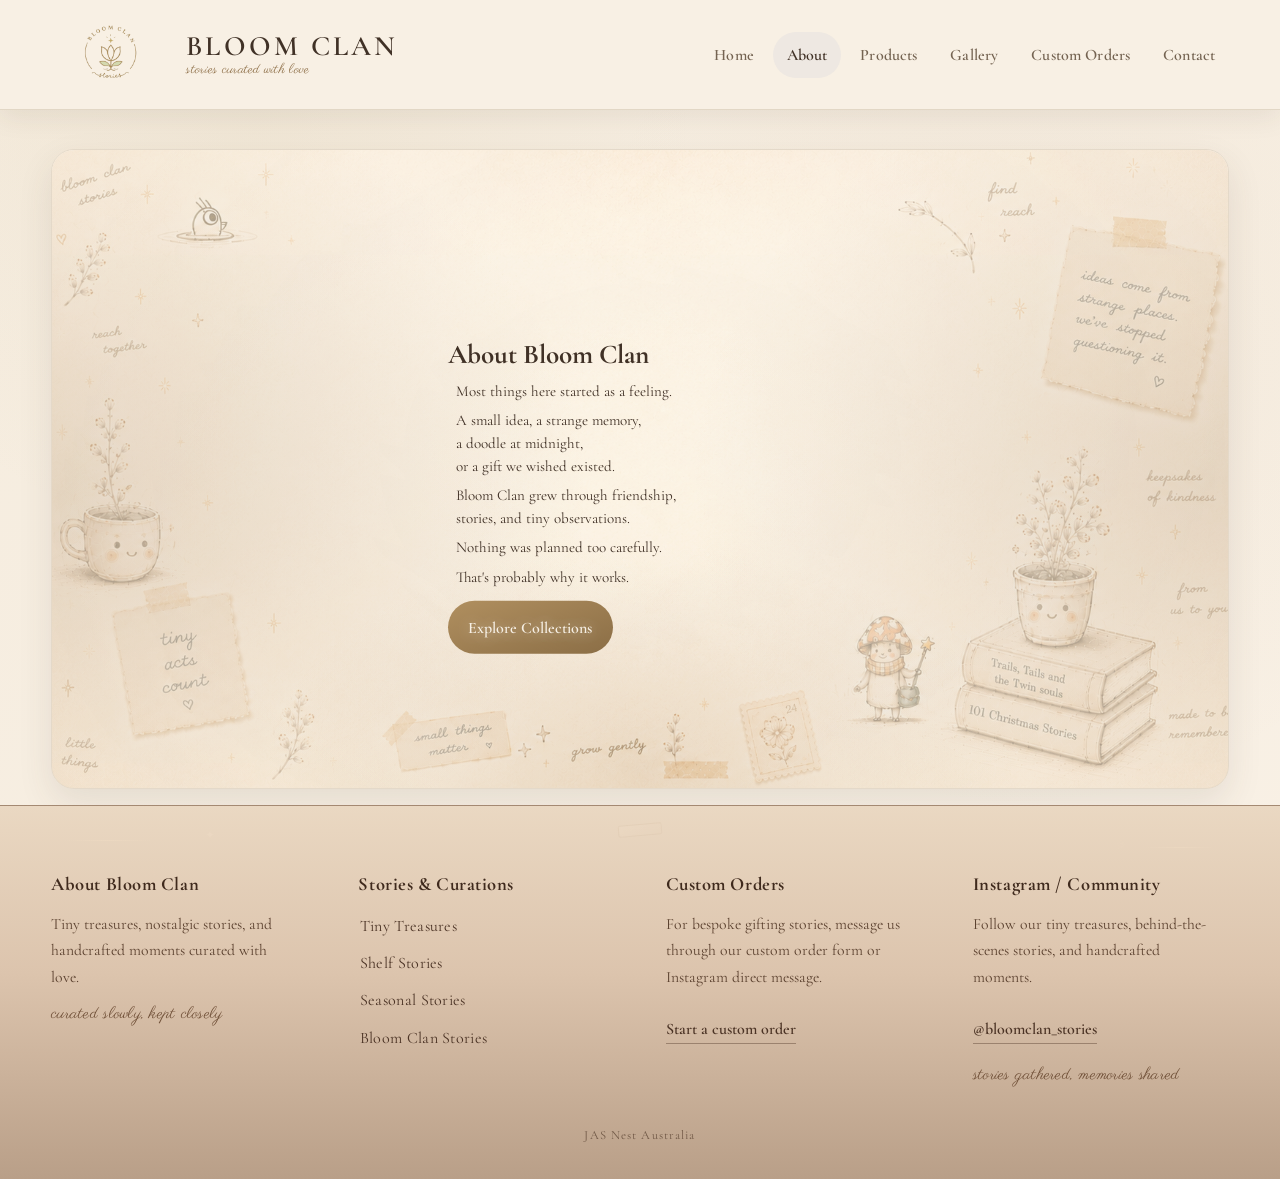
==== about.html @ 91849fea "Refine About page editorial layout" ====
<!DOCTYPE html>
<html lang="en">
<head>
  <meta charset="UTF-8" />
  <meta name="viewport" content="width=device-width, initial-scale=1.0" />
  <title>About | Bloom Clan</title>
  <link rel="stylesheet" href="styles.css" />
</head>
<body class="page-about">
  <main class="container">
    <section class="about-editorial about-editorial--full">
      <div class="about-reading-panel">
        <h1>About Bloom Clan</h1>
        <div class="about-copy">
          <p>Most things here started as a feeling.</p>
          <p>A small idea, a strange memory,<br />a doodle at midnight,<br />or a gift we wished existed.</p>
          <p>Bloom Clan grew through friendship,<br />stories, and tiny observations.</p>
          <p>Nothing was planned too carefully.</p>
          <p>That's probably why it works.</p>
        </div>
        <div class="about-action" id="aboutCta"></div>
      </div>
    </section>
  </main>
  <script src="components.js"></script>
  <script>document.getElementById('aboutCta').innerHTML = CTAButton('Explore Collections', 'products.html');</script>
</body>
</html>
---- styles.css ----
@import url("https://fonts.googleapis.com/css2?family=Cormorant+Garamond:wght@500;600;700&family=Parisienne&display=swap");

:root {
  --ivory: #f5ecde;
  --warm-ivory: #f9f1e6;
  --sage: #ab8f73;
  --sage-deep: #7e5f47;
  --beige: #dec8ae;
  --muted-gold: #a7834f;
  --ink: #403126;
  --muted-ink: #7d6c59;
  --surface: #f6eddf;
  --border: #ddcfba;
  --radius: 20px;
  --shadow: 0 14px 35px rgba(65, 56, 47, 0.1);
}

* { box-sizing: border-box; }
body {
  margin: 0;
  font-family: "Cormorant Garamond", "Times New Roman", serif;
  color: var(--ink);
  line-height: 1.75;
  background:
    radial-gradient(circle at 20% 10%, rgba(181, 154, 99, 0.08), transparent 30%),
    radial-gradient(circle at 80% 30%, rgba(186, 151, 117, 0.08), transparent 35%),
    linear-gradient(145deg, var(--ivory), var(--warm-ivory));
}
img { max-width: 100%; display: block; }
a { color: inherit; text-decoration: none; }

.container { width: min(1320px, 92%); margin: 0 auto; }

.site-header {
  position: sticky;
  top: 0;
  z-index: 20;
  backdrop-filter: blur(12px);
  background: color-mix(in oklab, var(--warm-ivory) 90%, #f0e3d2);
  border-bottom: 1px solid color-mix(in oklab, var(--border) 84%, #ffffff);
  box-shadow: 0 8px 24px rgba(61, 49, 37, 0.08);
}
.header-inner {
  display: flex;
  align-items: center;
  justify-content: space-between;
  gap: clamp(0.9rem, 1.8vw, 2rem);
  padding: 0.85rem 0;
  min-height: 84px;
}
.brand {
  display: inline-flex;
  align-items: center;
  gap: clamp(0.55rem, 1.6vw, 0.95rem);
  flex-shrink: 0;
}

.brand-logo-wrap {
  height: 68px;
  width: auto;
  overflow: hidden;
  display: inline-flex;
  align-items: center;
  justify-content: flex-start;
  flex-shrink: 0;
}
.brand-logo {
  height: 100%;
  width: auto;
  object-fit: contain;
}
.brand-logo-fallback {
  width: 100%;
  height: 100%;
  align-items: center;
  justify-content: center;
  padding: 0.2rem;
  text-align: center;
  font-size: clamp(0.4rem, 0.55rem + 0.1vw, 0.5rem);
  line-height: 1.1;
  letter-spacing: 0.03em;
  font-weight: 700;
  color: var(--sage-deep);
}
.brand-text-wrap {
  display: grid;
  align-items: center;
  line-height: 1.05;
}
.brand-name {
  font-family: "Cormorant Garamond", "Times New Roman", serif;
  font-size: clamp(1.26rem, 1.38rem + 0.46vw, 1.86rem);
  letter-spacing: 0.11em;
  text-transform: uppercase;
  font-weight: 600;
}
.brand-tagline {
  font-family: "Parisienne", "Brush Script MT", cursive;
  font-size: clamp(0.74rem, 0.77rem + 0.22vw, 0.94rem);
  letter-spacing: 0.02em;
  color: color-mix(in oklab, var(--muted-gold) 74%, var(--ink));
  text-transform: none;
  font-weight: 500;
  margin-top: 0.1rem;
}

.menu-toggle {
  display: none;
  border: 1px solid color-mix(in oklab, var(--border) 85%, #f7e8d3);
  background: linear-gradient(160deg, #fbf2e6, #f3e5d2);
  color: color-mix(in oklab, var(--ink) 86%, #6a4f38);
  padding: 0.46rem 0.66rem;
  border-radius: 999px;
  font-size: 0.79rem;
  letter-spacing: 0.02em;
  font-weight: 600;
  white-space: nowrap;
  box-shadow: 0 5px 12px rgba(99, 74, 50, 0.09);
}
.nav-links { display: flex; gap: 0.35rem; align-items: center; }
.nav-links a {
  padding: 0.55rem 0.85rem;
  border-radius: 999px;
  color: color-mix(in oklab, var(--muted-ink) 86%, var(--ink));
  font-weight: 600;
  letter-spacing: 0.01em;
  transition: color 220ms ease, background-color 220ms ease, transform 220ms ease, box-shadow 220ms ease;
}
.nav-links a:hover,
.nav-links a:focus-visible {
  color: var(--ink);
  background: color-mix(in oklab, var(--beige) 42%, white);
  box-shadow: 0 5px 14px rgba(120, 99, 72, 0.12);
  transform: translateY(-1px);
}
.nav-links a.active {
  color: var(--ink);
  background: color-mix(in oklab, var(--sage) 20%, white);
}

main { padding: 5.6rem 0 4.2rem; }
.hero {
  background: linear-gradient(125deg, #f4e9d8, #ebdcc6 58%, #e1ccb1);
  border: 1px solid var(--border);
  border-radius: var(--radius);
  overflow: hidden;
  box-shadow: var(--shadow);
}
.hero-inner { display: grid; grid-template-columns: 1.08fr 0.92fr; gap: clamp(1.6rem, 2.6vw, 2.5rem); align-items: center; padding: clamp(1.7rem, 3.2vw, 2.7rem); min-height: clamp(380px, 49vh, 520px); }
.hero-inner > img { width: 100%; max-height: clamp(300px, 44vh, 460px); object-fit: contain; object-position: center; border-radius: 16px; background: rgba(255,255,255,0.28); padding: clamp(0.35rem, 0.75vw, 0.6rem); }
.hero h1 {
  color: color-mix(in oklab, var(--ink) 90%, #5a4433);
  font-family: "Cormorant Garamond", "Times New Roman", serif;
  font-weight: 600;
  line-height: 1.05;
  letter-spacing: 0.02em;
  font-size: clamp(2.1rem, 3.65vw, 3.35rem);
  margin: 0;
}
.lead { color: var(--muted-ink); font-size: clamp(1rem, 1.25vw, 1.16rem); max-width: 52ch; margin-bottom: 0.2rem; }
.storyline-note {
  position: relative;
  display: inline-block;
  margin-top: 0.35rem;
  padding-bottom: 0.38rem;
  color: #7c5d45;
  font-family: "Parisienne", "Brush Script MT", cursive;
  font-size: clamp(0.88rem, 1.1vw, 1rem);
  letter-spacing: 0.02em;
}
.storyline-note::after {
  content: "";
  position: absolute;
  left: 0;
  bottom: 0.06rem;
  width: 100%;
  height: 1.5px;
  border-radius: 999px;
  transform-origin: left center;
  transform: scaleX(0);
  background: linear-gradient(90deg, rgba(170, 130, 91, 0.5), rgba(127, 94, 69, 0.8), rgba(183, 145, 106, 0.45));
  animation: lineReveal 5s ease forwards, softTwinkle 5s ease-in-out 1.2s infinite;
}
@keyframes lineReveal {
  from { transform: scaleX(0); }
  to { transform: scaleX(1); }
}
@keyframes softTwinkle {
  0%, 100% { filter: brightness(1); opacity: 0.72; }
  50% { filter: brightness(1.08); opacity: 0.95; }
}

.section-title { text-align: center; margin: 5.5rem 0 2.4rem; }
.section-title h2 { font-family: Georgia, serif; margin: 0; font-size: clamp(2.1rem, 4.1vw, 3.35rem); line-height: 1.12; }
.section-title p { margin: 0.7rem auto 0; color: var(--muted-ink); max-width: 70ch; font-size: clamp(1rem, 1.45vw, 1.2rem); }

.cta-btn {
  display: inline-block;
  background: linear-gradient(160deg, #b08f5f, #8b6e46);
  color: #f6efe4;
  padding: 0.94rem 1.48rem;
  border-radius: 999px;
  font-weight: 600;
  border: none;
  transition: transform 220ms ease, box-shadow 220ms ease, filter 220ms ease;
}
.cta-btn:hover,
.cta-btn:focus-visible { transform: translateY(-2px); box-shadow: 0 10px 24px rgba(181, 154, 99, 0.3); filter: saturate(110%); }

.card-grid { display: grid; grid-template-columns: repeat(3, minmax(0, 1fr)); gap: clamp(1.35rem, 2vw, 2.2rem); }
.product-card {
  background: color-mix(in oklab, var(--surface) 90%, var(--warm-ivory));
  border: 1px solid var(--border);
  border-radius: var(--radius);
  overflow: hidden;
  box-shadow: var(--shadow);
  transition: transform 260ms ease, box-shadow 260ms ease;
  height: 100%;
}
.product-card:hover { transform: translateY(-5px); box-shadow: 0 16px 34px rgba(65, 56, 47, 0.14); }
.product-card img { width: 100%; aspect-ratio: 4 / 3; object-fit: contain; object-position: center; background: color-mix(in oklab, var(--warm-ivory) 94%, white); padding: 0.5rem; }
.product-card .content { padding: 1.5rem 1.5rem 1.35rem; }
.product-card h3 { margin: 0 0 0.5rem; font-family: Georgia, serif; font-size: clamp(1.28rem, 2vw, 1.6rem); line-height: 1.25; }
.price { color: var(--sage-deep); font-weight: 700; font-size: 1.05rem; }

.gallery-grid { display: grid; grid-template-columns: repeat(2, minmax(0, 1fr)); gap: 1.1rem; }
.gallery-grid img { border-radius: 14px; aspect-ratio: 1; object-fit: contain; object-position: center; background: color-mix(in oklab, var(--warm-ivory) 94%, white); padding: 0.35rem; border: 1px solid var(--border); transition: transform 220ms ease; }
.gallery-grid img:hover { transform: scale(1.02); }

.copy, .form-card {
  background: color-mix(in oklab, var(--surface) 90%, var(--warm-ivory));
  padding: clamp(1.35rem, 2vw, 2rem);
  border-radius: var(--radius);
  border: 1px solid var(--border);
  box-shadow: var(--shadow);
}
form { display: grid; gap: 1rem; }
label { font-weight: 600; font-size: 0.98rem; }
input, textarea, select {
  width: 100%;
  padding: 0.8rem;
  margin-top: 0.35rem;
  border: 1px solid #dacdbd;
  border-radius: 10px;
  font: inherit;
  background: #fff;
}
textarea { min-height: 130px; resize: vertical; }

.site-footer {
  position: relative;
  overflow: hidden;
  background:
    linear-gradient(180deg, #ead8c2 0%, #dcc4ad 45%, #b99f88 100%),
    radial-gradient(120% 86% at 14% 6%, rgba(252, 241, 225, 0.24), transparent 58%),
    radial-gradient(118% 94% at 86% 96%, rgba(162, 129, 99, 0.16), transparent 66%),
    repeating-linear-gradient(44deg, rgba(255, 250, 241, 0.025) 0 2px, rgba(92, 67, 47, 0.015) 2px 4px);
  color: #5b412f;
  padding: 3.9rem 0 2rem;
  border-top: 1px solid rgba(104, 73, 50, 0.26);
}
.footer-paper-grain {
  position: absolute;
  inset: 0;
  pointer-events: none;
  background:
    radial-gradient(circle at 12% 18%, rgba(244, 226, 202, 0.08) 0 1px, transparent 2px),
    radial-gradient(circle at 88% 72%, rgba(244, 226, 202, 0.06) 0 1px, transparent 2px);
  opacity: 0.55;
}
.footer-shell { position: relative; z-index: 1; }
.footer-grid {
  display: grid;
  grid-template-columns: repeat(4, minmax(0, 1fr));
  gap: clamp(2rem, 4vw, 4rem);
  align-items: start;
}
.footer-block { position: relative; margin: 0; align-self: start; }
.footer-heading {
  margin: 0 0 0.7rem;
  color: #3f2a1d;
  font-size: clamp(1.12rem, 1.45vw, 1.26rem);
  letter-spacing: 0.03em;
}
.footer-body {
  margin: 0;
  color: #5b412f;
  line-height: 1.68;
  font-size: clamp(0.98rem, 1.1vw, 1.04rem);
  max-width: 34ch;
}
.footer-script {
  margin: 0.5rem 0 0;
  font-family: "Parisienne", "Brush Script MT", cursive;
  color: #6f4f37;
  font-size: clamp(1.08rem, 1.35vw, 1.16rem);
  letter-spacing: 0.015em;
}
.footer-editorial {
  display: grid;
  justify-items: start;
  gap: 0.58rem;
}
.footer-editorial a {
  font-size: clamp(1rem, 1.1vw, 1.06rem);
  color: #4b3325;
  letter-spacing: 0.02em;
  padding-left: 0.08rem;
  transition: color .22s ease, transform .22s ease, text-shadow .22s ease;
}
.footer-editorial a:hover,
.footer-editorial a:focus-visible {
  color: #3f2a1d;
  transform: translateX(2px);
  text-shadow: 0 2px 10px rgba(74, 45, 28, 0.14);
}
.footer-inline-link {
  display: inline-flex;
  margin-top: 0.5rem;
  color: #4b3325;
  border-bottom: 1px solid rgba(75, 51, 37, 0.4);
  transition: border-color .2s ease, color .2s ease;
}
.footer-inline-link:hover,
.footer-inline-link:focus-visible {
  color: #3f2a1d;
  border-color: rgba(63, 42, 29, 0.65);
}

.footer-inline-link--key {
  font-weight: 600;
  color: #4b3325;
  text-shadow: none;
}
.footer-divider {
  width: min(220px, 70%);
  height: 1px;
  margin: 1rem 0;
  background: linear-gradient(90deg, rgba(255, 238, 215, 0), rgba(255, 238, 215, 0.56), rgba(255, 238, 215, 0));
}
.footer-copyright {
  margin: 2.2rem 0 0;
  text-align: center;
  font-size: 0.78rem;
  letter-spacing: 0.09em;
  color: #6f5745;
}
.footer-decor {
  position: absolute;
  inset: 0;
  pointer-events: none;
  color: rgba(252, 233, 210, 0.14);
  font-size: 0.78rem;
}
.decor-star { position: absolute; top: 1.2rem; left: 16%; }
.decor-mushroom { position: absolute; right: 12%; top: 1.8rem; font-size: 0.72rem; opacity: 0.22; }
.decor-line {
  position: absolute;
  height: 1px;
  background: linear-gradient(90deg, transparent, rgba(249, 228, 201, 0.24), transparent);
}
.decor-line--left { top: 2.15rem; left: 5%; width: 88px; }
.decor-line--right { top: 2.6rem; right: 5%; width: 72px; }
.decor-tape {
  filter: saturate(0.88);
  position: absolute;
  top: 1.14rem;
  left: calc(50% - 22px);
  width: 44px;
  height: 12px;
  background: linear-gradient(150deg, rgba(245, 227, 205, 0.22), rgba(235, 205, 174, 0.22));
  border: 1px solid rgba(191, 158, 127, 0.2);
  border-radius: 2px;
  transform: rotate(-5deg);
  opacity: 0.55;
}

.emotion-section {
  margin-top: clamp(2rem, 3.2vw, 2.9rem);
  padding: clamp(1.25rem, 2vw, 1.9rem);
  border-radius: calc(var(--radius) + 2px);
  border: 1px solid color-mix(in oklab, var(--border) 80%, #fff);
}
.emotion-section--one { background: linear-gradient(160deg, #f7eddf, #f3e8d8); }
.emotion-section--two { background: linear-gradient(160deg, #f2e5d5, #efe0cf); scroll-margin-top: 8.8rem; }
.emotion-section--three { background: linear-gradient(160deg, #f4ebdd, #f0e2d1); }

.emotion-heading { max-width: 52ch; margin-bottom: 1rem; }
.emotion-heading h2 {
  margin: 0;
  font-size: clamp(2rem, 3.5vw, 3rem);
  line-height: 1.12;
}
.emotion-heading p {
  margin: 0.55rem 0 0;
  color: var(--muted-ink);
  font-size: clamp(1.05rem, 1.4vw, 1.2rem);
}

.emotion-layout { display: grid; gap: 0.7rem; align-items: stretch; }
.emotion-layout--one { grid-template-columns: 1.05fr 1.2fr 1fr; }
.emotion-layout--one .emotion-note { grid-row: span 2; margin-top: 0; }
.emotion-layout--one .emotion-image.large { grid-row: span 2; }

.emotion-layout--two { grid-template-columns: 1fr 1fr 1.02fr; }
.emotion-layout--two .emotion-note { grid-column: span 2; }
.emotion-layout--two .emotion-image.tall { grid-row: span 2; }

.emotion-layout--three { grid-template-columns: 1.16fr 0.95fr 1fr; }

.emotion-image,
.emotion-note {
  border-radius: 16px;
  border: 1px solid color-mix(in oklab, var(--border) 72%, #fff);
  background: color-mix(in oklab, var(--warm-ivory) 92%, #fff);
  box-shadow: 0 10px 24px rgba(65, 56, 47, 0.08);
}
.emotion-image img {
  width: 100%;
  height: 100%;
  object-fit: contain;
  background: color-mix(in oklab, var(--warm-ivory) 95%, #fff);
  border-radius: 16px;
  padding: 0.5rem;
  min-height: 200px;
}
.emotion-note {
  padding: clamp(1.2rem, 2.6vw, 2rem);
  display: flex;
  align-items: center;
}
.emotion-note p {
  margin: 0;
  font-size: clamp(1.1rem, 1.5vw, 1.32rem);
  line-height: 1.7;
  color: color-mix(in oklab, var(--ink) 85%, var(--muted-ink));
}

.about-editorial {
  margin-top: clamp(3.8rem, 6vw, 6.2rem);
  padding: clamp(1.6rem, 3vw, 2.8rem);
  background: linear-gradient(150deg, rgba(249, 240, 228, 0.96), rgba(243, 230, 212, 0.94));
  border: 1px solid color-mix(in oklab, var(--border) 78%, #fff);
  border-radius: calc(var(--radius) + 3px);
  box-shadow: var(--shadow);
}
.about-editorial h2 {
  margin: 0 0 1.3rem;
  font-size: clamp(2rem, 3.6vw, 3rem);
  line-height: 1.1;
}
.about-copy {
  max-width: 62ch;
  margin: 0 auto;
  display: grid;
  grid-template-columns: 1fr;
  gap: 0.95rem;
}
.about-copy p {
  margin: 0;
  font-size: clamp(1.08rem, 1.45vw, 1.25rem);
  line-height: 1.95;
}
.about-copy p:nth-child(2) { white-space: pre-line; }
.about-action { margin-top: 2rem; padding-bottom: 0.35rem; }
.gallery-preview-section { margin: 1.2rem 0 0; }



.about-editorial--teaser .about-copy { max-width: 54ch; }
.about-editorial--full { margin-top: 0; }
.about-editorial--full h1 {
  margin: 0 0 1.3rem;
  font-size: clamp(1.87rem, 3.5vw, 2.72rem);
  line-height: 1.1;
}

.page-about main { position: relative; }
.page-about .about-editorial--full {
  position: relative;
  overflow: hidden;
  isolation: isolate;
  min-height: 510px;
  padding-bottom: clamp(3rem, 4.8vw, 4.4rem);
  background:
    linear-gradient(180deg, rgba(252, 246, 236, 0.98) 0%, rgba(245, 234, 216, 0.97) 56%, rgba(236, 220, 198, 0.96) 100%),
    radial-gradient(130% 90% at 10% 14%, rgba(244, 226, 195, 0.14) 0%, rgba(244, 226, 195, 0) 60%),
    radial-gradient(128% 94% at 90% 84%, rgba(214, 188, 155, 0.12) 0%, rgba(214, 188, 155, 0) 62%);
}
.page-about .about-reading-panel {
  position: relative;
  z-index: 1;
  width: min(100%, 66ch);
  margin: clamp(0.25rem, 0.5vw, 0.7rem) auto 0;
  padding: clamp(1.25rem, 2vw, 1.9rem) clamp(1.25rem, 2.5vw, 2.2rem) clamp(1.35rem, 2.2vw, 2rem);
  border-radius: 24px;
  background:
    linear-gradient(168deg, rgba(252, 246, 235, 0.95), rgba(246, 236, 220, 0.9)),
    radial-gradient(130% 90% at 14% 8%, rgba(255, 250, 243, 0.54), rgba(255, 250, 243, 0));
  border: 1px solid color-mix(in oklab, var(--border) 74%, #fff);
  box-shadow:
    0 18px 34px rgba(110, 74, 42, 0.08),
    inset 0 0 0 1px rgba(255, 248, 238, 0.45);
  backdrop-filter: blur(1.4px);
}
.page-about .about-editorial--full::before,
.page-about .about-editorial--full::after {
  content: "";
  position: absolute;
  inset: 0;
  pointer-events: none;
  z-index: 0;
}
.page-about .about-editorial--full::before {
  background:
    radial-gradient(62% 92% at 1% 54%, rgba(146, 109, 75, 0.22), rgba(146, 109, 75, 0) 72%),
    radial-gradient(62% 94% at 99% 52%, rgba(146, 109, 75, 0.22), rgba(146, 109, 75, 0) 72%),
    radial-gradient(42% 46% at 50% 97%, rgba(152, 117, 84, 0.18), rgba(152, 117, 84, 0) 76%),
    linear-gradient(90deg, rgba(250, 243, 232, 0.54) 32%, rgba(250, 243, 232, 0.2) 50%, rgba(250, 243, 232, 0.54) 68%),
    url("assets/images/about-bg-reference.png") 52% 56% / 104% auto no-repeat,
    radial-gradient(circle at 9% 12%, rgba(94, 71, 45, 0.09) 0 1px, transparent 1.8px),
    radial-gradient(circle at 17% 9%, rgba(94, 71, 45, 0.07) 0 1.1px, transparent 2px),
    radial-gradient(circle at 91% 14%, rgba(94, 71, 45, 0.09) 0 1.1px, transparent 2px),
    radial-gradient(circle at 83% 87%, rgba(94, 71, 45, 0.07) 0 1.1px, transparent 2px);
  opacity: 0.74;
}
.page-about .about-editorial--full::after {
  background:
    radial-gradient(56% 84% at 50% 48%, rgba(252, 248, 241, 0.16), rgba(252, 248, 241, 0.09) 72%, rgba(252, 248, 241, 0.01)),
    linear-gradient(14deg, rgba(148, 117, 88, 0.07) 10%, transparent 10.5%) 5% 20% / 68px 18px no-repeat,
    linear-gradient(-14deg, rgba(148, 117, 88, 0.07) 10%, transparent 10.5%) 84% 82% / 72px 18px no-repeat,
    radial-gradient(ellipse at 12% 86%, rgba(158, 132, 101, 0.07), transparent 68%),
    radial-gradient(ellipse at 88% 17%, rgba(158, 132, 101, 0.07), transparent 68%);
  opacity: 0.11;
}


@media (min-width: 1024px) {
  .header-inner { min-height: 88px; padding: 0.92rem 0; }
  .brand-logo-wrap { height: 80px; }
  .brand-name { font-size: clamp(1.44rem, 1.36rem + 0.5vw, 1.98rem); }
  .brand-tagline { font-size: clamp(0.78rem, 0.74rem + 0.18vw, 0.98rem); }
  main { padding-top: 5.6rem; }
  .page-about main { padding-top: 2.4rem; padding-bottom: 1rem; }
  .page-about .about-editorial--full {
    min-height: 0;
    height: clamp(560px, calc(100vh - 12.75rem), 640px);
    display: flex;
    align-items: center;
    justify-content: center;
    padding: clamp(0.9rem, 1.35vw, 1.25rem) clamp(1.2rem, 2.35vw, 2.05rem);
  }
  .page-about .about-reading-panel {
    width: min(100%, 48ch);
    margin-top: 0;
    transform: translateY(clamp(1.2rem, 3.2vh, 2.25rem));
    padding: 0;
    border-radius: 0;
    background: transparent;
    border: 0;
    box-shadow: none;
    backdrop-filter: none;
    text-shadow: 0 1px 14px rgba(252, 246, 236, 0.65);
  }
  .page-about .about-editorial--full h1 {
    margin-bottom: 0.62rem;
    font-size: clamp(1.64rem, 2.12vw, 2.05rem);
    line-height: 1.06;
  }
  .page-about .about-editorial--full .about-copy {
    max-width: 46ch;
    gap: 0.4rem;
  }
  .page-about .about-editorial--full .about-copy p {
    font-size: clamp(0.94rem, 0.98vw, 1.02rem);
    line-height: 1.52;
  }
  .page-about .about-action { margin-top: 0.82rem; padding-bottom: 0; }
  .page-about .about-action .cta-btn { padding: 0.78rem 1.28rem; }
  .page-about .about-editorial--full::before { opacity: 0.9; }
  .page-about .about-editorial--full::after { opacity: 0.09; }
}

@media (min-width: 768px) and (max-width: 1023px) {
  .header-inner { min-height: 80px; }
  .brand-logo-wrap { height: 62px; }
  .brand-name { font-size: clamp(1.12rem, 2.35vw, 1.36rem); }
  .brand-tagline { font-size: clamp(0.66rem, 1.34vw, 0.82rem); }
  main { padding: 4.5rem 0 3.4rem; }
  .hero-inner { grid-template-columns: 1fr; min-height: auto; gap: 1.8rem; padding: clamp(1.5rem, 4.2vw, 2.4rem); }
  .hero h1 { font-size: clamp(2.25rem, 5vw, 3rem); }
  .lead { font-size: clamp(1rem, 1.5vw, 1.15rem); }
  .section-title { margin: 4.2rem 0 2rem; }
  .section-title h2 { font-size: clamp(1.9rem, 3.8vw, 2.6rem); }
  .card-grid { grid-template-columns: repeat(2, minmax(0, 1fr)); gap: 1.3rem; }
  .product-card .content { padding: 1.2rem; }
  .gallery-grid { grid-template-columns: repeat(2, minmax(0, 1fr)); gap: 0.9rem; }
  .footer-grid { grid-template-columns: repeat(2, minmax(0, 1fr)); gap: clamp(1.3rem, 2.8vw, 2.15rem); }
  .footer-body { max-width: 36ch; }
  .footer-editorial { gap: 0.5rem; }
  .decor-line--left,
  .decor-line--right { width: 48px; }

  .emotion-section { margin-top: 1.9rem; padding: 1.2rem; }
  .emotion-heading h2 { font-size: clamp(1.8rem, 3.2vw, 2.3rem); }
  .emotion-heading p { font-size: 1rem; }
  .emotion-layout--one,
  .emotion-layout--two,
  .emotion-layout--three { grid-template-columns: 1fr 1fr; gap: 0.6rem; }
  .emotion-layout--one .emotion-note,
  .emotion-layout--one .emotion-image.large,
  .emotion-layout--two .emotion-note,
  .emotion-layout--two .emotion-image.tall { grid-row: auto; grid-column: span 2; }
  .emotion-note { padding: 1.1rem; }
  .emotion-note p { font-size: 1.02rem; line-height: 1.58; }
  .emotion-image img { min-height: 160px; padding: 0.4rem; }

  .about-editorial { margin-top: 3rem; padding: 1.4rem; }
  .page-about .about-editorial--full { min-height: 520px; padding-bottom: 4.1rem; }
  .page-about .about-reading-panel { width: min(100%, 62ch); padding: 1.3rem 1.15rem 1.95rem; border-radius: 20px; }
  .about-editorial--full h1 { font-size: clamp(1.95rem, 4.2vw, 2.4rem); }
  .about-copy p { font-size: 1.04rem; line-height: 1.7; }
  .page-about .about-editorial--full::before {
    background:
      url("assets/images/about-bg-reference.png") center 48% / 108% auto no-repeat,
      radial-gradient(circle at 10% 11%, rgba(94, 71, 45, 0.07) 0 1px, transparent 1.8px),
      radial-gradient(circle at 88% 15%, rgba(94, 71, 45, 0.07) 0 1px, transparent 1.8px);
    opacity: 0.38;
  }
  .page-about .about-editorial--full::after { opacity: 0.08; }
}

@media (max-width: 767px) {
  .header-inner { min-height: 72px; padding: 0.68rem 0; }
  .brand { gap: 0.5rem; }
  .brand-logo-wrap { height: 50px; }
  .brand-name { font-size: 0.98rem; letter-spacing: 0.05em; }
  .brand-tagline { font-size: 0.6rem; }
  .menu-toggle { display: block; margin-left: auto; }
  .nav-links { display: none; position: absolute; right: 4%; top: calc(100% - 6px); background: color-mix(in oklab, var(--surface) 90%, var(--warm-ivory)); border: 1px solid var(--border); border-radius: 14px; box-shadow: var(--shadow); padding: 0.5rem; flex-direction: column; align-items: stretch; width: min(300px, 92vw); }
  .nav-links.show { display: flex; }
  .storyline-note {
    font-size: 1rem;
    padding-bottom: 0.44rem;
  }
  .storyline-note::after {
    animation: none;
    transform: scaleX(1);
    opacity: 0.65;
  }

  main { padding: 3.35rem 0 2.6rem; }
  .hero-inner { grid-template-columns: 1fr; min-height: auto; gap: 1.35rem; padding: 1.25rem; }
  .hero h1 { font-size: clamp(1.78rem, 8.2vw, 2.3rem); line-height: 1.08; }
  .lead { font-size: 0.96rem; line-height: 1.48; }
  .section-title { margin: 3.1rem 0 1.35rem; }
  .section-title h2 { font-size: clamp(1.65rem, 7vw, 2rem); }
  .section-title p { font-size: 0.92rem; line-height: 1.45; }

  .card-grid { grid-template-columns: 1fr; gap: 1rem; }
  .product-card img { aspect-ratio: 5 / 4; padding: 0.3rem; }
  .product-card .content { padding: 1rem; }
  .product-card h3 { font-size: 1.16rem; }

  .emotion-section { margin-top: 1.2rem; padding: 1rem; }
  .emotion-heading { margin-bottom: 0.75rem; }
  .emotion-heading h2 { font-size: clamp(1.5rem, 6.5vw, 1.9rem); }
  .emotion-heading p { font-size: 0.9rem; line-height: 1.4; }
  .emotion-layout--one,
  .emotion-layout--two,
  .emotion-layout--three,
  .about-copy { grid-template-columns: 1fr; gap: 0.55rem; }
  .emotion-layout--one .emotion-note,
  .emotion-layout--one .emotion-image.large,
  .emotion-layout--two .emotion-note,
  .emotion-layout--two .emotion-image.tall { grid-column: auto; grid-row: auto; }
  .emotion-note { padding: 0.9rem; }
  .emotion-note p { font-size: 0.96rem; line-height: 1.46; }
  .emotion-image img { min-height: 132px; padding: 0.25rem; }

  .about-editorial { margin-top: 2.2rem; padding: 1.1rem 1rem; }
  .about-editorial--full { margin-top: 0.8rem; }
  .page-about .about-editorial--full { min-height: 470px; padding-bottom: 3.45rem; }
  .page-about .about-reading-panel {
    width: min(100%, 38ch);
    margin: 0.3rem 0 0;
    padding: 1.05rem 0.95rem 1.5rem;
    border-radius: 16px;
    background:
      linear-gradient(168deg, rgba(249, 241, 229, 0.96), rgba(244, 233, 216, 0.9)),
      radial-gradient(125% 86% at 10% 10%, rgba(255, 251, 245, 0.56), rgba(255, 251, 245, 0));
  }
  .about-editorial--full h1 { font-size: clamp(1.58rem, 6.6vw, 1.9rem); margin-bottom: 0.85rem; }
  .about-copy { gap: 0.7rem; }
  .about-copy p { font-size: 0.92rem; line-height: 1.58; }
  .about-action { margin-top: 1.7rem; padding-bottom: 0.5rem; }
  .page-about .about-action .cta-btn {
    padding: 0.78rem 1.18rem;
    font-size: 0.95rem;
  }
  .page-about .about-editorial--full::before {
    background:
      linear-gradient(
        to right,
        rgba(248, 241, 229, 0.97) 0%,
        rgba(248, 241, 229, 0.9) 42%,
        rgba(248, 241, 229, 0.64) 70%,
        rgba(248, 241, 229, 0.4) 100%
      ),
      url("assets/images/about-bg-mobile.png") 82% bottom / cover no-repeat,
      radial-gradient(72% 56% at 6% 8%, rgba(155, 122, 89, 0.09), rgba(155, 122, 89, 0) 70%),
      radial-gradient(72% 56% at 98% 16%, rgba(155, 122, 89, 0.09), rgba(155, 122, 89, 0) 72%),
      radial-gradient(70% 50% at 8% 92%, rgba(155, 122, 89, 0.08), rgba(155, 122, 89, 0) 72%),
      radial-gradient(72% 52% at 98% 94%, rgba(155, 122, 89, 0.08), rgba(155, 122, 89, 0) 72%),
      radial-gradient(circle at 12% 10%, rgba(94, 71, 45, 0.12) 0 1px, transparent 1.8px),
      radial-gradient(circle at 18% 14%, rgba(94, 71, 45, 0.1) 0 1px, transparent 1.9px),
      radial-gradient(circle at 86% 14%, rgba(94, 71, 45, 0.11) 0 1px, transparent 1.8px),
      radial-gradient(circle at 89% 88%, rgba(94, 71, 45, 0.11) 0 1px, transparent 1.8px),
      radial-gradient(circle at 9% 84%, rgba(94, 71, 45, 0.1) 0 1px, transparent 1.9px);
    background-position:
      center center,
      center top,
      left top,
      right top,
      left bottom,
      right bottom,
      0 0,
      0 0,
      0 0,
      0 0,
      0 0;
    opacity: 0.68;
  }
  .page-about .about-editorial--full::after {
    background:
      radial-gradient(60% 70% at 34% 50%, rgba(252, 248, 241, 0.78), rgba(252, 248, 241, 0.38) 68%, rgba(252, 248, 241, 0.12)),
      linear-gradient(14deg, rgba(148, 117, 88, 0.08) 10%, transparent 10.4%) 5% 9% / 64px 17px no-repeat,
      linear-gradient(-14deg, rgba(148, 117, 88, 0.08) 10%, transparent 10.4%) 86% 82% / 66px 17px no-repeat;
    opacity: 0.14;
  }

  .gallery-grid { grid-template-columns: repeat(2, minmax(0, 1fr)); gap: 0.65rem; }
  .gallery-grid img { border-radius: 10px; padding: 0.2rem; }

  .copy, .form-card { padding: 1rem; border-radius: 14px; }
  form { gap: 0.75rem; }
  label { font-size: 0.92rem; }
  input, textarea, select { padding: 0.68rem; margin-top: 0.24rem; border-radius: 9px; }
  textarea { min-height: 112px; }

  .page-contact main,
  .page-custom-orders main { padding-top: 2.95rem; }
  .page-contact .section-title,
  .page-custom-orders .section-title { margin: 2.5rem 0 1.2rem; }
  .page-contact .copy,
  .page-custom-orders .copy { line-height: 1.68; }
  .page-contact .form-card,
  .page-custom-orders .form-card { padding: 0.86rem; }
  .page-contact form,
  .page-custom-orders form { gap: 0.62rem; }
  .page-contact input,
  .page-contact select,
  .page-custom-orders input,
  .page-custom-orders select { min-height: 2.28rem; padding-top: 0.56rem; padding-bottom: 0.56rem; }

  .footer-grid { grid-template-columns: 1fr; gap: 1.05rem; text-align: left; }
  .site-footer { padding: 1.85rem 0 1.28rem; }
  .footer-heading { font-size: 1.03rem; margin-bottom: 0.34rem; }
  .footer-body { font-size: 0.94rem; line-height: 1.45; }
  .footer-editorial a { font-size: 0.96rem; }
  .footer-script { margin-top: 0.22rem; font-size: 0.98rem; }
  .footer-heading,
  .footer-body,
  .footer-script,
  .footer-editorial a { text-align: left; }
  .footer-editorial { justify-items: start; gap: 0.36rem; padding-top: 0; }
  .footer-divider { width: min(220px, 92%); }
  .footer-copyright { margin-top: 1.05rem; font-size: 0.79rem; }
  .decor-tape { top: 0.95rem; width: 30px; left: calc(50% - 15px); }
  .decor-line--left,
  .decor-line--right { display: none; }
  .decor-star { left: 9%; top: 1rem; }
  .decor-mushroom { right: 9%; top: 1.2rem; }
}

@media (max-width: 390px) {
  .menu-toggle { font-size: 0.72rem; padding: 0.4rem 0.52rem; }
  .storyline-note { font-size: 0.94rem; }
}

@media (prefers-reduced-motion: reduce) {
  .storyline-note::after {
    animation: none;
    transform: scaleX(1);
  }
}
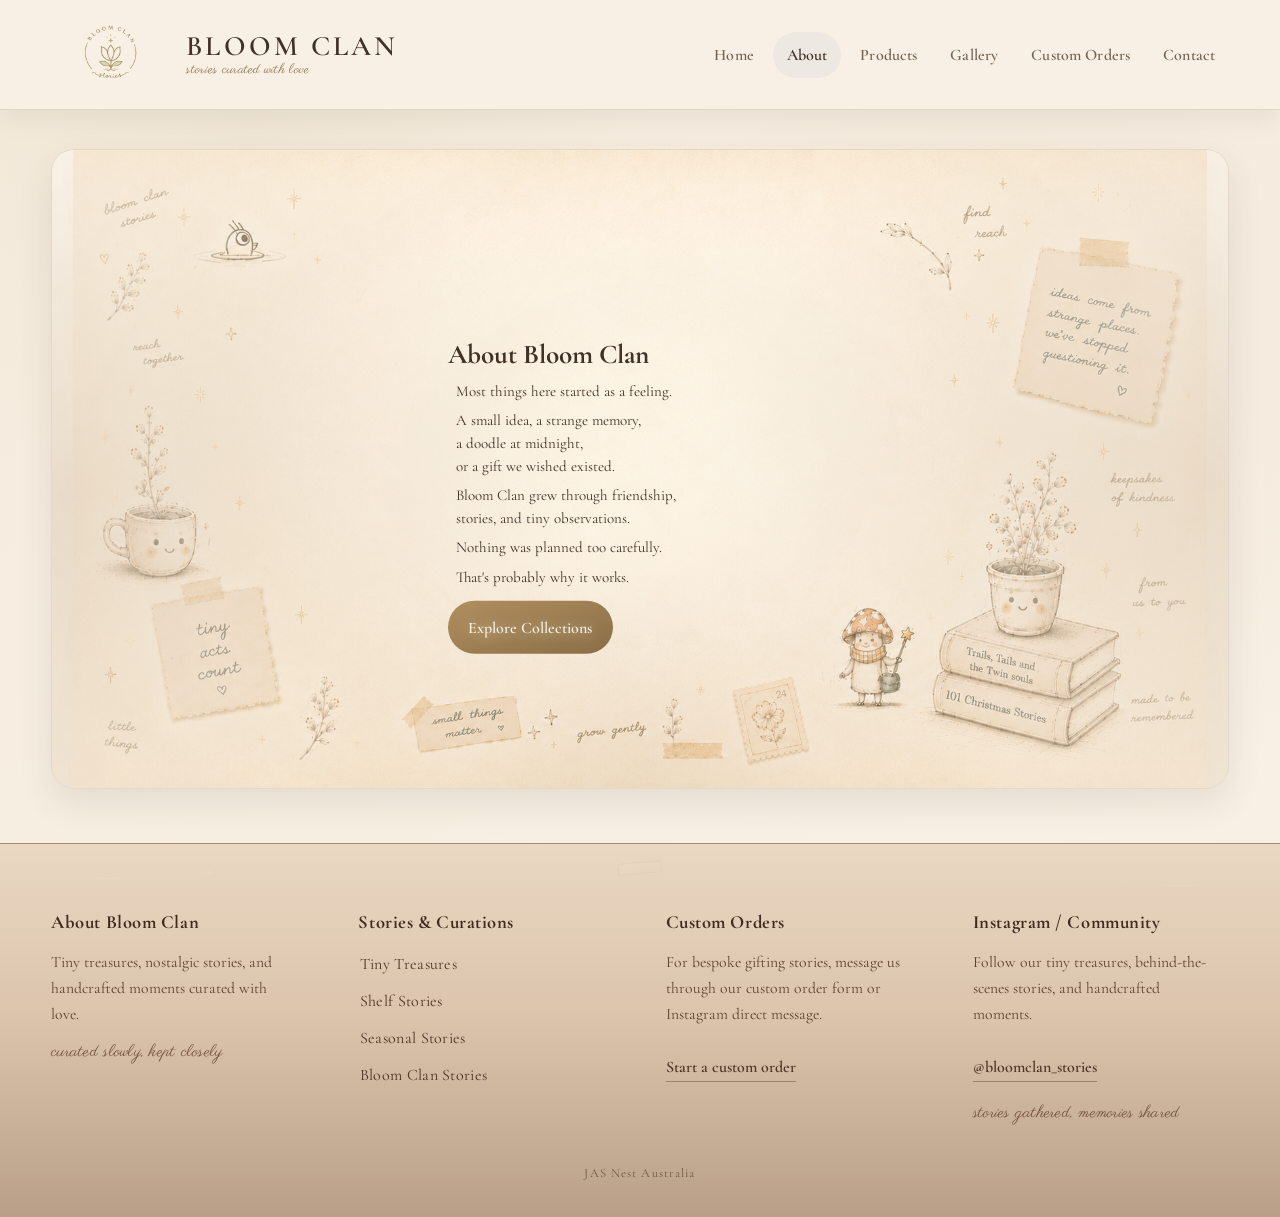
==== commit be3bc35f: "Add subtle About page twinkles" ====
--- a/about.html
+++ b/about.html
@@ -9,6 +9,12 @@
 <body class="page-about">
   <main class="container">
     <section class="about-editorial about-editorial--full">
+      <div class="about-twinkles" aria-hidden="true">
+        <span class="about-twinkle about-twinkle--one"></span>
+        <span class="about-twinkle about-twinkle--two"></span>
+        <span class="about-twinkle about-twinkle--three"></span>
+        <span class="about-twinkle about-twinkle--four"></span>
+      </div>
       <div class="about-reading-panel">
         <h1>About Bloom Clan</h1>
         <div class="about-copy">
--- a/styles.css
+++ b/styles.css
@@ -533,7 +533,45 @@
     radial-gradient(ellipse at 88% 17%, rgba(158, 132, 101, 0.07), transparent 68%);
   opacity: 0.11;
 }
-
+.page-about .about-twinkles {
+  position: absolute;
+  inset: 0;
+  z-index: 0;
+  pointer-events: none;
+}
+.page-about .about-twinkle {
+  position: absolute;
+  width: 4px;
+  height: 4px;
+  opacity: 0.2;
+  animation: about-soft-twinkle 5.4s ease-in-out infinite;
+}
+.page-about .about-twinkle::before,
+.page-about .about-twinkle::after {
+  content: "";
+  position: absolute;
+  inset: 50% auto auto 50%;
+  width: 100%;
+  height: 1px;
+  border-radius: 999px;
+  background: rgba(94, 71, 45, 0.28);
+  transform: translate(-50%, -50%);
+}
+.page-about .about-twinkle::after { transform: translate(-50%, -50%) rotate(90deg); }
+.page-about .about-twinkle--one { top: 18%; left: 12%; animation-delay: -0.8s; }
+.page-about .about-twinkle--two { top: 16%; right: 13%; animation-delay: -3.2s; animation-duration: 4.8s; }
+.page-about .about-twinkle--three { right: 16%; bottom: 18%; animation-delay: -1.9s; animation-duration: 5.9s; }
+.page-about .about-twinkle--four { left: 10%; bottom: 20%; animation-delay: -4.4s; animation-duration: 5.2s; }
+
+@keyframes about-soft-twinkle {
+  0%, 100% { opacity: 0.14; }
+  45% { opacity: 0.38; }
+  70% { opacity: 0.22; }
+}
+
+@media (prefers-reduced-motion: reduce) {
+  .page-about .about-twinkle { animation: none; }
+}
 
 @media (min-width: 1024px) {
   .header-inner { min-height: 88px; padding: 0.92rem 0; }
@@ -541,7 +579,7 @@
   .brand-name { font-size: clamp(1.44rem, 1.36rem + 0.5vw, 1.98rem); }
   .brand-tagline { font-size: clamp(0.78rem, 0.74rem + 0.18vw, 0.98rem); }
   main { padding-top: 5.6rem; }
-  .page-about main { padding-top: 2.4rem; padding-bottom: 1rem; }
+  .page-about main { padding-top: 2.4rem; padding-bottom: clamp(2.6rem, 4.2vw, 4.1rem); }
   .page-about .about-editorial--full {
     min-height: 0;
     height: clamp(560px, calc(100vh - 12.75rem), 640px);
@@ -577,7 +615,19 @@
   }
   .page-about .about-action { margin-top: 0.82rem; padding-bottom: 0; }
   .page-about .about-action .cta-btn { padding: 0.78rem 1.28rem; }
-  .page-about .about-editorial--full::before { opacity: 0.9; }
+  .page-about .about-editorial--full::before {
+    background:
+      radial-gradient(62% 92% at 1% 54%, rgba(146, 109, 75, 0.16), rgba(146, 109, 75, 0) 72%),
+      radial-gradient(62% 94% at 99% 52%, rgba(146, 109, 75, 0.16), rgba(146, 109, 75, 0) 72%),
+      radial-gradient(42% 46% at 50% 97%, rgba(152, 117, 84, 0.12), rgba(152, 117, 84, 0) 76%),
+      linear-gradient(90deg, rgba(250, 243, 232, 0.6) 0%, rgba(250, 243, 232, 0.18) 26%, rgba(250, 243, 232, 0.08) 50%, rgba(250, 243, 232, 0.18) 74%, rgba(250, 243, 232, 0.6) 100%),
+      url("assets/images/about-bg-reference.png") center center / contain no-repeat,
+      radial-gradient(circle at 9% 12%, rgba(94, 71, 45, 0.09) 0 1px, transparent 1.8px),
+      radial-gradient(circle at 17% 9%, rgba(94, 71, 45, 0.07) 0 1.1px, transparent 2px),
+      radial-gradient(circle at 91% 14%, rgba(94, 71, 45, 0.09) 0 1.1px, transparent 2px),
+      radial-gradient(circle at 83% 87%, rgba(94, 71, 45, 0.07) 0 1.1px, transparent 2px);
+    opacity: 0.9;
+  }
   .page-about .about-editorial--full::after { opacity: 0.09; }
 }
 
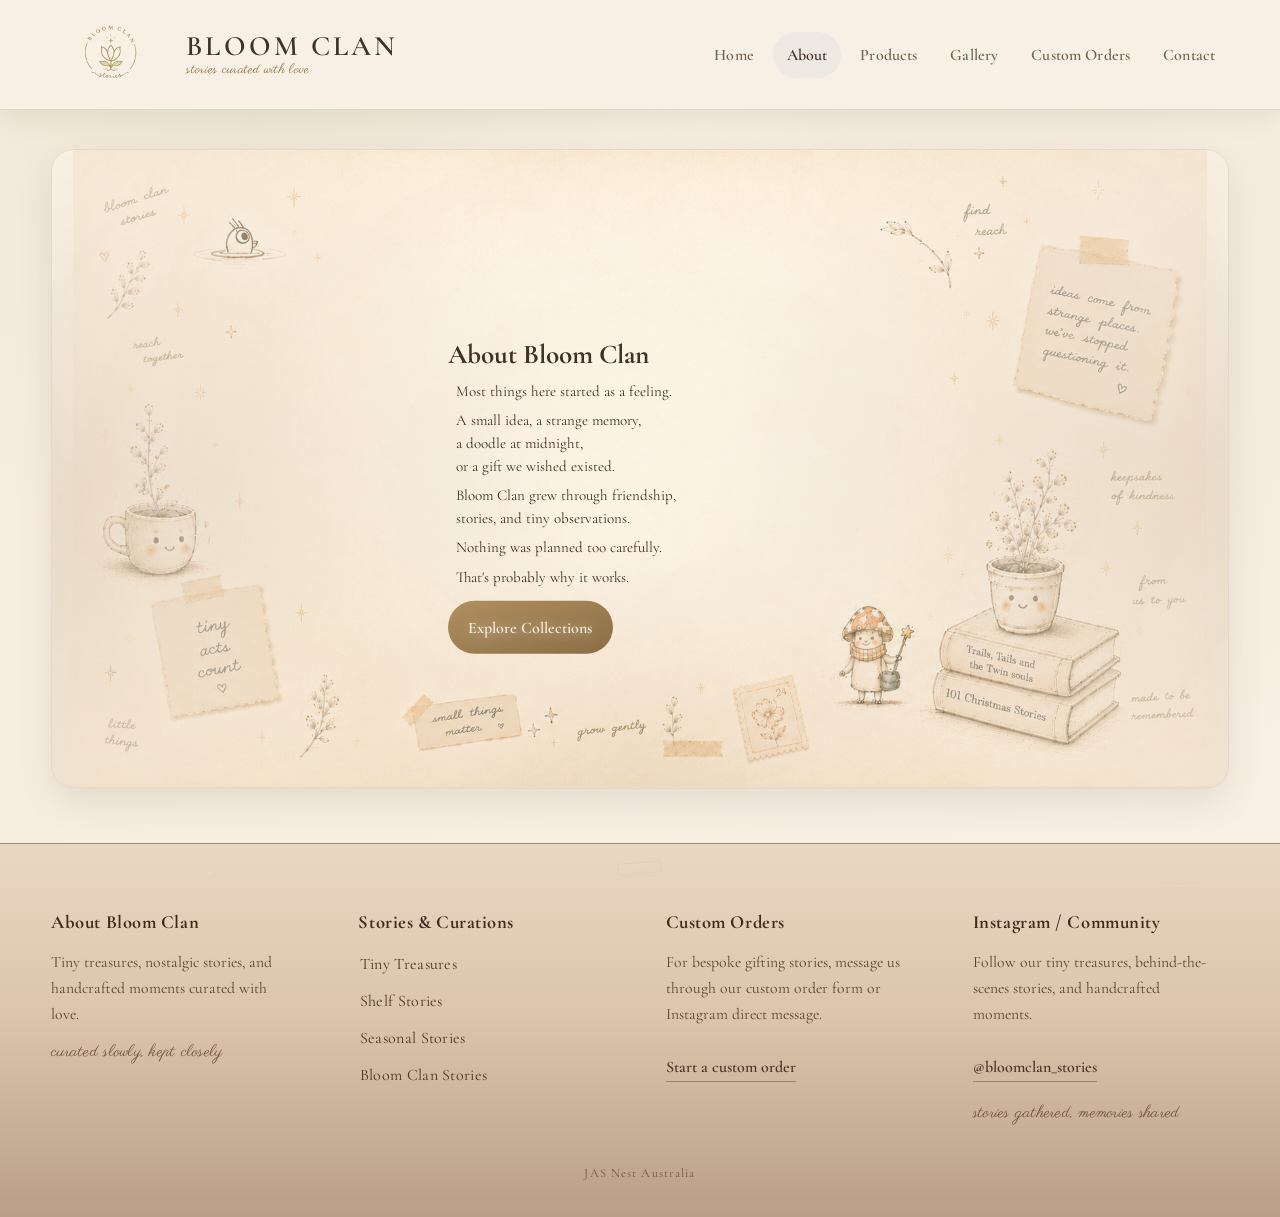
==== commit 22529b55: "Replace About twinkles with paper breathing" ====
--- a/about.html
+++ b/about.html
@@ -9,12 +9,6 @@
 <body class="page-about">
   <main class="container">
     <section class="about-editorial about-editorial--full">
-      <div class="about-twinkles" aria-hidden="true">
-        <span class="about-twinkle about-twinkle--one"></span>
-        <span class="about-twinkle about-twinkle--two"></span>
-        <span class="about-twinkle about-twinkle--three"></span>
-        <span class="about-twinkle about-twinkle--four"></span>
-      </div>
       <div class="about-reading-panel">
         <h1>About Bloom Clan</h1>
         <div class="about-copy">
--- a/styles.css
+++ b/styles.css
@@ -522,7 +522,14 @@
     radial-gradient(circle at 17% 9%, rgba(94, 71, 45, 0.07) 0 1.1px, transparent 2px),
     radial-gradient(circle at 91% 14%, rgba(94, 71, 45, 0.09) 0 1.1px, transparent 2px),
     radial-gradient(circle at 83% 87%, rgba(94, 71, 45, 0.07) 0 1.1px, transparent 2px);
-  opacity: 0.74;
+  --about-artwork-opacity: 0.74;
+  --about-artwork-opacity-breathe: 0.76;
+  --about-artwork-lift: -2px;
+  --about-artwork-settle: 3px;
+  opacity: var(--about-artwork-opacity);
+  transform: translate3d(0, var(--about-artwork-lift), 0);
+  animation: about-paper-breathe 16s ease-in-out infinite;
+  will-change: transform, opacity;
 }
 .page-about .about-editorial--full::after {
   background:
@@ -533,44 +540,22 @@
     radial-gradient(ellipse at 88% 17%, rgba(158, 132, 101, 0.07), transparent 68%);
   opacity: 0.11;
 }
-.page-about .about-twinkles {
-  position: absolute;
-  inset: 0;
-  z-index: 0;
-  pointer-events: none;
-}
-.page-about .about-twinkle {
-  position: absolute;
-  width: 4px;
-  height: 4px;
-  opacity: 0.2;
-  animation: about-soft-twinkle 5.4s ease-in-out infinite;
-}
-.page-about .about-twinkle::before,
-.page-about .about-twinkle::after {
-  content: "";
-  position: absolute;
-  inset: 50% auto auto 50%;
-  width: 100%;
-  height: 1px;
-  border-radius: 999px;
-  background: rgba(94, 71, 45, 0.28);
-  transform: translate(-50%, -50%);
-}
-.page-about .about-twinkle::after { transform: translate(-50%, -50%) rotate(90deg); }
-.page-about .about-twinkle--one { top: 18%; left: 12%; animation-delay: -0.8s; }
-.page-about .about-twinkle--two { top: 16%; right: 13%; animation-delay: -3.2s; animation-duration: 4.8s; }
-.page-about .about-twinkle--three { right: 16%; bottom: 18%; animation-delay: -1.9s; animation-duration: 5.9s; }
-.page-about .about-twinkle--four { left: 10%; bottom: 20%; animation-delay: -4.4s; animation-duration: 5.2s; }
-
-@keyframes about-soft-twinkle {
-  0%, 100% { opacity: 0.14; }
-  45% { opacity: 0.38; }
-  70% { opacity: 0.22; }
+@keyframes about-paper-breathe {
+  0%, 100% {
+    opacity: var(--about-artwork-opacity);
+    transform: translate3d(0, var(--about-artwork-lift), 0);
+  }
+  50% {
+    opacity: var(--about-artwork-opacity-breathe);
+    transform: translate3d(0, var(--about-artwork-settle), 0);
+  }
 }
 
 @media (prefers-reduced-motion: reduce) {
-  .page-about .about-twinkle { animation: none; }
+  .page-about .about-editorial--full::before {
+    animation: none;
+    transform: none;
+  }
 }
 
 @media (min-width: 1024px) {
@@ -626,7 +611,8 @@
       radial-gradient(circle at 17% 9%, rgba(94, 71, 45, 0.07) 0 1.1px, transparent 2px),
       radial-gradient(circle at 91% 14%, rgba(94, 71, 45, 0.09) 0 1.1px, transparent 2px),
       radial-gradient(circle at 83% 87%, rgba(94, 71, 45, 0.07) 0 1.1px, transparent 2px);
-    opacity: 0.9;
+    --about-artwork-opacity: 0.9;
+    --about-artwork-opacity-breathe: 0.92;
   }
   .page-about .about-editorial--full::after { opacity: 0.09; }
 }
@@ -675,7 +661,11 @@
       url("assets/images/about-bg-reference.png") center 48% / 108% auto no-repeat,
       radial-gradient(circle at 10% 11%, rgba(94, 71, 45, 0.07) 0 1px, transparent 1.8px),
       radial-gradient(circle at 88% 15%, rgba(94, 71, 45, 0.07) 0 1px, transparent 1.8px);
-    opacity: 0.38;
+    --about-artwork-opacity: 0.38;
+    --about-artwork-opacity-breathe: 0.39;
+    --about-artwork-lift: -1px;
+    --about-artwork-settle: 2px;
+    animation-duration: 18s;
   }
   .page-about .about-editorial--full::after { opacity: 0.08; }
 }
@@ -779,7 +769,11 @@
       0 0,
       0 0,
       0 0;
-    opacity: 0.68;
+    --about-artwork-opacity: 0.68;
+    --about-artwork-opacity-breathe: 0.69;
+    --about-artwork-lift: -1px;
+    --about-artwork-settle: 2px;
+    animation-duration: 18s;
   }
   .page-about .about-editorial--full::after {
     background:
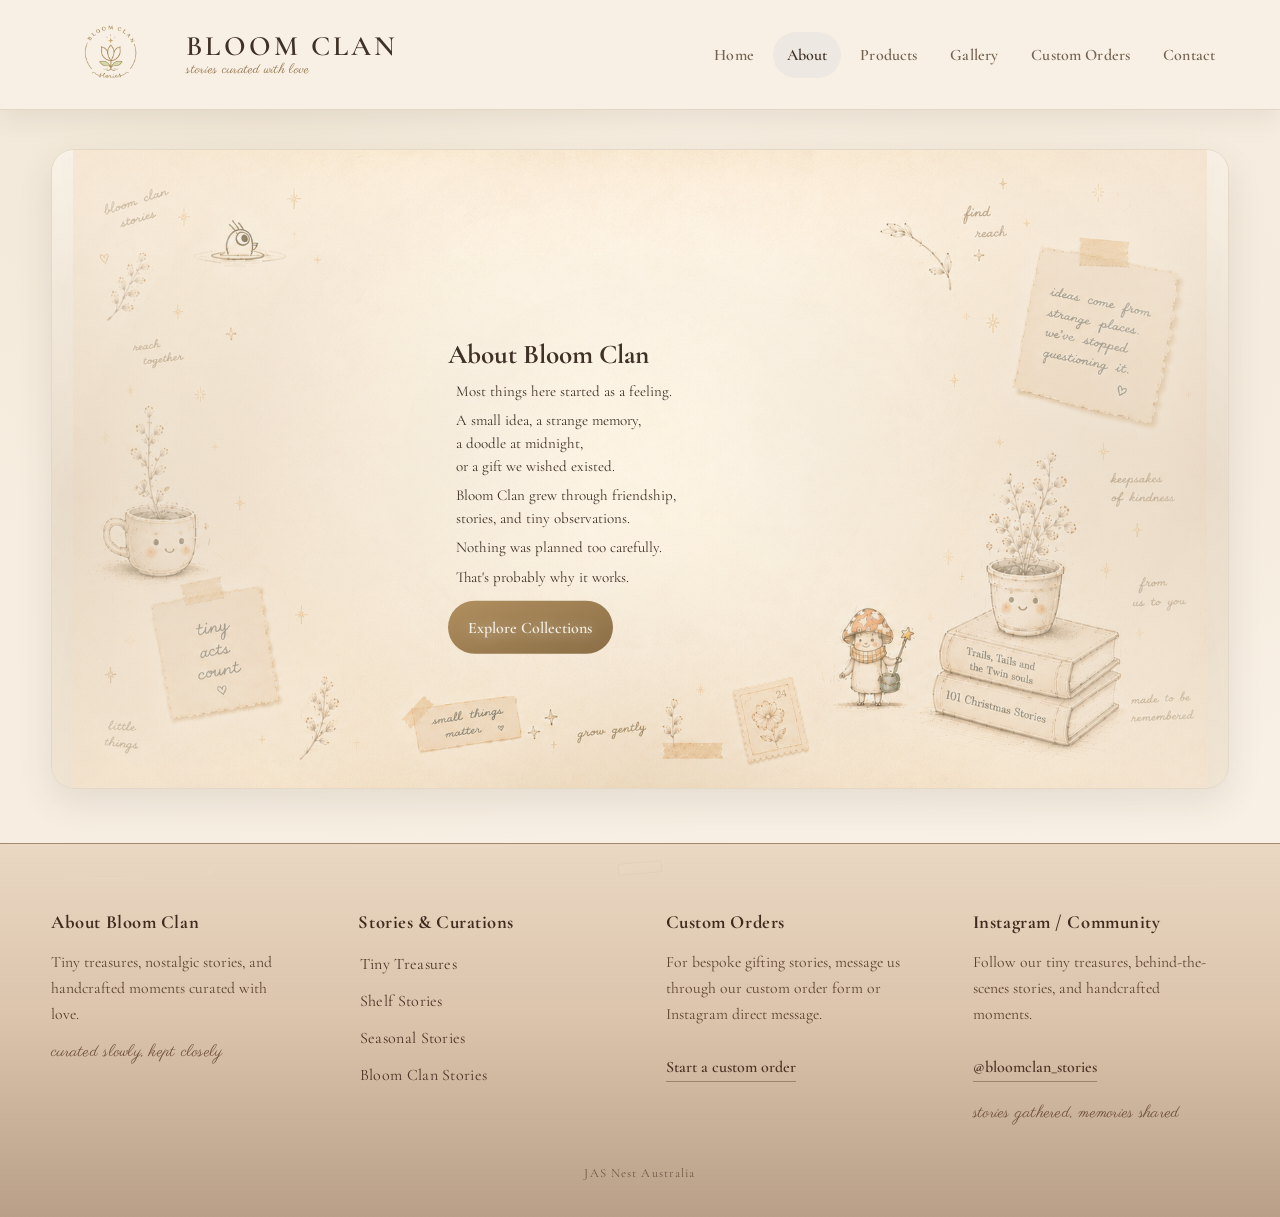
==== commit 1220da54: "Add subtle about page micro animations" ====
--- a/about.html
+++ b/about.html
@@ -20,6 +20,13 @@
         </div>
         <div class="about-action" id="aboutCta"></div>
       </div>
+      <div class="about-micro-accents" aria-hidden="true">
+        <span class="about-twinkle about-twinkle--one"></span>
+        <span class="about-twinkle about-twinkle--two"></span>
+        <span class="about-twinkle about-twinkle--three"></span>
+        <span class="about-note-sway"></span>
+        <span class="about-mushroom-blink"></span>
+      </div>
     </section>
   </main>
   <script src="components.js"></script>
--- a/styles.css
+++ b/styles.css
@@ -179,17 +179,12 @@
   transform-origin: left center;
   transform: scaleX(0);
   background: linear-gradient(90deg, rgba(170, 130, 91, 0.5), rgba(127, 94, 69, 0.8), rgba(183, 145, 106, 0.45));
-  animation: lineReveal 5s ease forwards, softTwinkle 5s ease-in-out 1.2s infinite;
+  animation: lineReveal 5s ease forwards;
 }
 @keyframes lineReveal {
   from { transform: scaleX(0); }
   to { transform: scaleX(1); }
 }
-@keyframes softTwinkle {
-  0%, 100% { filter: brightness(1); opacity: 0.72; }
-  50% { filter: brightness(1.08); opacity: 0.95; }
-}
-
 .section-title { text-align: center; margin: 5.5rem 0 2.4rem; }
 .section-title h2 { font-family: Georgia, serif; margin: 0; font-size: clamp(2.1rem, 4.1vw, 3.35rem); line-height: 1.12; }
 .section-title p { margin: 0.7rem auto 0; color: var(--muted-ink); max-width: 70ch; font-size: clamp(1rem, 1.45vw, 1.2rem); }
@@ -523,13 +518,7 @@
     radial-gradient(circle at 91% 14%, rgba(94, 71, 45, 0.09) 0 1.1px, transparent 2px),
     radial-gradient(circle at 83% 87%, rgba(94, 71, 45, 0.07) 0 1.1px, transparent 2px);
   --about-artwork-opacity: 0.74;
-  --about-artwork-opacity-breathe: 0.76;
-  --about-artwork-lift: -2px;
-  --about-artwork-settle: 3px;
   opacity: var(--about-artwork-opacity);
-  transform: translate3d(0, var(--about-artwork-lift), 0);
-  animation: about-paper-breathe 16s ease-in-out infinite;
-  will-change: transform, opacity;
 }
 .page-about .about-editorial--full::after {
   background:
@@ -540,21 +529,113 @@
     radial-gradient(ellipse at 88% 17%, rgba(158, 132, 101, 0.07), transparent 68%);
   opacity: 0.11;
 }
-@keyframes about-paper-breathe {
-  0%, 100% {
-    opacity: var(--about-artwork-opacity);
-    transform: translate3d(0, var(--about-artwork-lift), 0);
-  }
-  50% {
-    opacity: var(--about-artwork-opacity-breathe);
-    transform: translate3d(0, var(--about-artwork-settle), 0);
-  }
+/* About page micro-animations: intentionally quiet, decorative, and isolated. */
+.page-about .about-micro-accents {
+  position: absolute;
+  inset: 0;
+  z-index: 0;
+  pointer-events: none;
+}
+.page-about .about-twinkle,
+.page-about .about-note-sway,
+.page-about .about-mushroom-blink {
+  position: absolute;
+  display: block;
+  pointer-events: none;
+}
+.page-about .about-twinkle {
+  width: 5px;
+  height: 5px;
+  color: rgba(93, 68, 43, 0.34);
+  opacity: 0.16;
+  transform: translateZ(0);
+  animation: about-soft-twinkle 9s ease-in-out infinite;
+  will-change: opacity;
+}
+.page-about .about-twinkle::before,
+.page-about .about-twinkle::after {
+  content: "";
+  position: absolute;
+  inset: 50% auto auto 50%;
+  width: 100%;
+  height: 1px;
+  border-radius: 999px;
+  background: currentColor;
+  transform: translate(-50%, -50%);
+}
+.page-about .about-twinkle::after { transform: translate(-50%, -50%) rotate(90deg); }
+.page-about .about-twinkle--one { left: 18%; top: 16%; animation-duration: 11s; animation-delay: -2.6s; }
+.page-about .about-twinkle--two { right: 16%; top: 19%; width: 4px; height: 4px; animation-duration: 13s; animation-delay: -7.5s; }
+.page-about .about-twinkle--three { right: 14%; bottom: 17%; width: 4px; height: 4px; animation-duration: 10.5s; animation-delay: -4.1s; }
+.page-about .about-note-sway {
+  right: clamp(6.5rem, 13.3vw, 12.2rem);
+  top: clamp(2.2rem, 7vw, 4.75rem);
+  width: clamp(62px, 8.6vw, 104px);
+  aspect-ratio: 1.12;
+  border-radius: 4px;
+  background: linear-gradient(145deg, rgba(251, 241, 222, 0.2), rgba(231, 210, 180, 0.12));
+  box-shadow: inset 0 0 0 1px rgba(121, 91, 62, 0.035);
+  opacity: 0.22;
+  transform-origin: 48% 8%;
+  animation: about-note-settle 18s ease-in-out infinite;
+  will-change: transform;
+}
+.page-about .about-mushroom-blink {
+  left: clamp(6.4rem, 14vw, 13rem);
+  bottom: clamp(2.8rem, 8vw, 5.6rem);
+  width: clamp(18px, 2.5vw, 30px);
+  height: clamp(7px, 0.9vw, 10px);
+  opacity: 0;
+  transform: translateZ(0);
+  animation: about-mushroom-blink 16s steps(1, end) infinite;
+  will-change: opacity;
+}
+.page-about .about-mushroom-blink::before,
+.page-about .about-mushroom-blink::after {
+  content: "";
+  position: absolute;
+  top: 50%;
+  width: 4px;
+  height: 1px;
+  border-radius: 999px;
+  background: rgba(61, 49, 38, 0.32);
+}
+.page-about .about-mushroom-blink::before { left: 22%; }
+.page-about .about-mushroom-blink::after { right: 22%; }
+.page-about .about-action .cta-btn:hover,
+.page-about .about-action .cta-btn:focus-visible {
+  transform: translateY(-1.5px);
+  box-shadow: 0 8px 20px rgba(154, 111, 68, 0.2);
+  filter: none;
+}
+@keyframes about-soft-twinkle {
+  0%, 37%, 100% { opacity: 0.12; }
+  48% { opacity: 0.34; }
+  58% { opacity: 0.18; }
+}
+@keyframes about-note-settle {
+  0%, 100% { transform: rotate(-0.24deg); }
+  50% { transform: rotate(0.28deg); }
+}
+@keyframes about-mushroom-blink {
+  0%, 92%, 94%, 100% { opacity: 0; }
+  93% { opacity: 1; }
 }
 
 @media (prefers-reduced-motion: reduce) {
-  .page-about .about-editorial--full::before {
+  .page-about .about-twinkle,
+  .page-about .about-note-sway,
+  .page-about .about-mushroom-blink {
     animation: none;
+  }
+  .page-about .about-twinkle { opacity: 0.16; }
+  .page-about .about-note-sway { transform: none; }
+  .page-about .about-mushroom-blink { opacity: 0; }
+  .page-about .about-action .cta-btn { transition: none; }
+  .page-about .about-action .cta-btn:hover,
+  .page-about .about-action .cta-btn:focus-visible {
     transform: none;
+    box-shadow: none;
   }
 }
 
@@ -612,7 +693,6 @@
       radial-gradient(circle at 91% 14%, rgba(94, 71, 45, 0.09) 0 1.1px, transparent 2px),
       radial-gradient(circle at 83% 87%, rgba(94, 71, 45, 0.07) 0 1.1px, transparent 2px);
     --about-artwork-opacity: 0.9;
-    --about-artwork-opacity-breathe: 0.92;
   }
   .page-about .about-editorial--full::after { opacity: 0.09; }
 }
@@ -662,10 +742,6 @@
       radial-gradient(circle at 10% 11%, rgba(94, 71, 45, 0.07) 0 1px, transparent 1.8px),
       radial-gradient(circle at 88% 15%, rgba(94, 71, 45, 0.07) 0 1px, transparent 1.8px);
     --about-artwork-opacity: 0.38;
-    --about-artwork-opacity-breathe: 0.39;
-    --about-artwork-lift: -1px;
-    --about-artwork-settle: 2px;
-    animation-duration: 18s;
   }
   .page-about .about-editorial--full::after { opacity: 0.08; }
 }
@@ -770,10 +846,6 @@
       0 0,
       0 0;
     --about-artwork-opacity: 0.68;
-    --about-artwork-opacity-breathe: 0.69;
-    --about-artwork-lift: -1px;
-    --about-artwork-settle: 2px;
-    animation-duration: 18s;
   }
   .page-about .about-editorial--full::after {
     background:
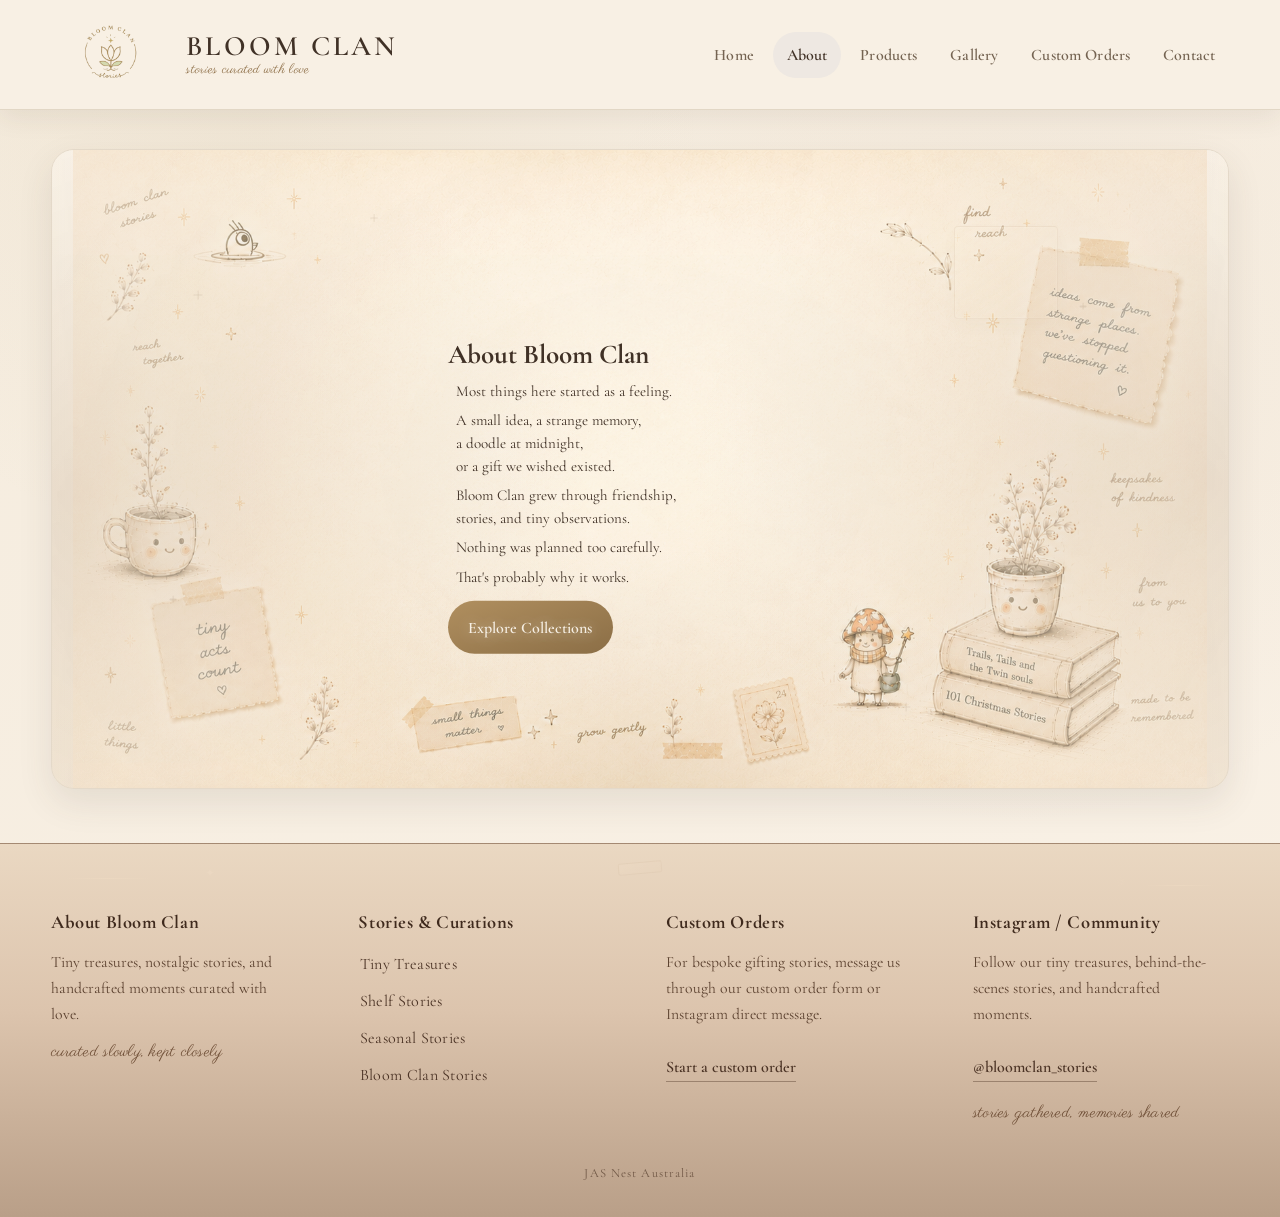
==== commit 2f772a06: "Refine about page micro-animations" ====
--- a/about.html
+++ b/about.html
@@ -24,6 +24,9 @@
         <span class="about-twinkle about-twinkle--one"></span>
         <span class="about-twinkle about-twinkle--two"></span>
         <span class="about-twinkle about-twinkle--three"></span>
+        <span class="about-twinkle about-twinkle--four"></span>
+        <span class="about-twinkle about-twinkle--five"></span>
+        <span class="about-twinkle about-twinkle--six"></span>
         <span class="about-note-sway"></span>
         <span class="about-mushroom-blink"></span>
       </div>
--- a/styles.css
+++ b/styles.css
@@ -544,12 +544,12 @@
   pointer-events: none;
 }
 .page-about .about-twinkle {
-  width: 5px;
-  height: 5px;
-  color: rgba(93, 68, 43, 0.34);
-  opacity: 0.16;
+  width: 8px;
+  height: 8px;
+  color: rgba(96, 66, 38, 0.58);
+  opacity: 0.18;
   transform: translateZ(0);
-  animation: about-soft-twinkle 9s ease-in-out infinite;
+  animation: about-soft-twinkle 10.5s ease-in-out infinite;
   will-change: opacity;
 }
 .page-about .about-twinkle::before,
@@ -558,36 +558,43 @@
   position: absolute;
   inset: 50% auto auto 50%;
   width: 100%;
-  height: 1px;
+  height: 1.25px;
   border-radius: 999px;
   background: currentColor;
+  box-shadow: 0 0 6px rgba(177, 132, 74, 0.12);
   transform: translate(-50%, -50%);
 }
 .page-about .about-twinkle::after { transform: translate(-50%, -50%) rotate(90deg); }
-.page-about .about-twinkle--one { left: 18%; top: 16%; animation-duration: 11s; animation-delay: -2.6s; }
-.page-about .about-twinkle--two { right: 16%; top: 19%; width: 4px; height: 4px; animation-duration: 13s; animation-delay: -7.5s; }
-.page-about .about-twinkle--three { right: 14%; bottom: 17%; width: 4px; height: 4px; animation-duration: 10.5s; animation-delay: -4.1s; }
+.page-about .about-twinkle--one { left: 12%; top: 22%; width: 9px; height: 9px; animation-duration: 11s; animation-delay: -2.6s; }
+.page-about .about-twinkle--two { right: 12%; top: 24%; width: 7px; height: 7px; animation-duration: 12.5s; animation-delay: -7.5s; }
+.page-about .about-twinkle--three { right: 9%; bottom: 23%; width: 8px; height: 8px; animation-duration: 10.5s; animation-delay: -4.1s; }
+.page-about .about-twinkle--four { left: 10%; bottom: 29%; width: 7px; height: 7px; animation-duration: 13s; animation-delay: -9.2s; }
+.page-about .about-twinkle--five { left: 27%; top: 10%; width: 8px; height: 8px; animation-duration: 11.8s; animation-delay: -5.4s; }
+.page-about .about-twinkle--six { right: 27%; bottom: 12%; width: 9px; height: 9px; animation-duration: 12.8s; animation-delay: -1.8s; }
 .page-about .about-note-sway {
   right: clamp(6.5rem, 13.3vw, 12.2rem);
   top: clamp(2.2rem, 7vw, 4.75rem);
   width: clamp(62px, 8.6vw, 104px);
   aspect-ratio: 1.12;
   border-radius: 4px;
-  background: linear-gradient(145deg, rgba(251, 241, 222, 0.2), rgba(231, 210, 180, 0.12));
-  box-shadow: inset 0 0 0 1px rgba(121, 91, 62, 0.035);
-  opacity: 0.22;
+  background: linear-gradient(145deg, rgba(251, 241, 222, 0.34), rgba(231, 210, 180, 0.23));
+  border: 1px solid rgba(128, 91, 56, 0.16);
+  box-shadow:
+    0 7px 18px rgba(102, 71, 43, 0.08),
+    inset 0 0 0 1px rgba(255, 248, 236, 0.2);
+  opacity: 0.38;
   transform-origin: 48% 8%;
   animation: about-note-settle 18s ease-in-out infinite;
   will-change: transform;
 }
 .page-about .about-mushroom-blink {
-  left: clamp(6.4rem, 14vw, 13rem);
-  bottom: clamp(2.8rem, 8vw, 5.6rem);
-  width: clamp(18px, 2.5vw, 30px);
-  height: clamp(7px, 0.9vw, 10px);
+  left: clamp(6.75rem, 14.4vw, 13.35rem);
+  bottom: clamp(3rem, 8.3vw, 5.85rem);
+  width: clamp(20px, 2.65vw, 32px);
+  height: clamp(8px, 1vw, 12px);
   opacity: 0;
   transform: translateZ(0);
-  animation: about-mushroom-blink 16s steps(1, end) infinite;
+  animation: about-mushroom-blink 12s linear infinite;
   will-change: opacity;
 }
 .page-about .about-mushroom-blink::before,
@@ -595,31 +602,35 @@
   content: "";
   position: absolute;
   top: 50%;
-  width: 4px;
-  height: 1px;
+  width: clamp(5px, 0.62vw, 7px);
+  height: 1.5px;
   border-radius: 999px;
-  background: rgba(61, 49, 38, 0.32);
-}
-.page-about .about-mushroom-blink::before { left: 22%; }
-.page-about .about-mushroom-blink::after { right: 22%; }
+  background: rgba(43, 34, 27, 0.74);
+  transform: translateY(-50%) rotate(-3deg);
+}
+.page-about .about-mushroom-blink::before { left: 21%; }
+.page-about .about-mushroom-blink::after { right: 21%; transform: translateY(-50%) rotate(3deg); }
+.page-about .about-action .cta-btn {
+  transition: transform 220ms ease, box-shadow 220ms ease, background-color 220ms ease, color 220ms ease;
+}
 .page-about .about-action .cta-btn:hover,
 .page-about .about-action .cta-btn:focus-visible {
-  transform: translateY(-1.5px);
-  box-shadow: 0 8px 20px rgba(154, 111, 68, 0.2);
+  transform: translateY(-2px);
+  box-shadow: 0 10px 24px rgba(154, 111, 68, 0.24);
   filter: none;
 }
 @keyframes about-soft-twinkle {
-  0%, 37%, 100% { opacity: 0.12; }
-  48% { opacity: 0.34; }
-  58% { opacity: 0.18; }
+  0%, 34%, 100% { opacity: 0.18; }
+  48% { opacity: 0.48; }
+  62% { opacity: 0.24; }
 }
 @keyframes about-note-settle {
-  0%, 100% { transform: rotate(-0.24deg); }
-  50% { transform: rotate(0.28deg); }
+  0%, 100% { transform: rotate(-0.48deg); }
+  50% { transform: rotate(0.58deg); }
 }
 @keyframes about-mushroom-blink {
-  0%, 92%, 94%, 100% { opacity: 0; }
-  93% { opacity: 1; }
+  0%, 91.5%, 93.6%, 100% { opacity: 0; }
+  92.2%, 93.4% { opacity: 0.74; }
 }
 
 @media (prefers-reduced-motion: reduce) {
@@ -628,7 +639,7 @@
   .page-about .about-mushroom-blink {
     animation: none;
   }
-  .page-about .about-twinkle { opacity: 0.16; }
+  .page-about .about-twinkle { opacity: 0.18; }
   .page-about .about-note-sway { transform: none; }
   .page-about .about-mushroom-blink { opacity: 0; }
   .page-about .about-action .cta-btn { transition: none; }
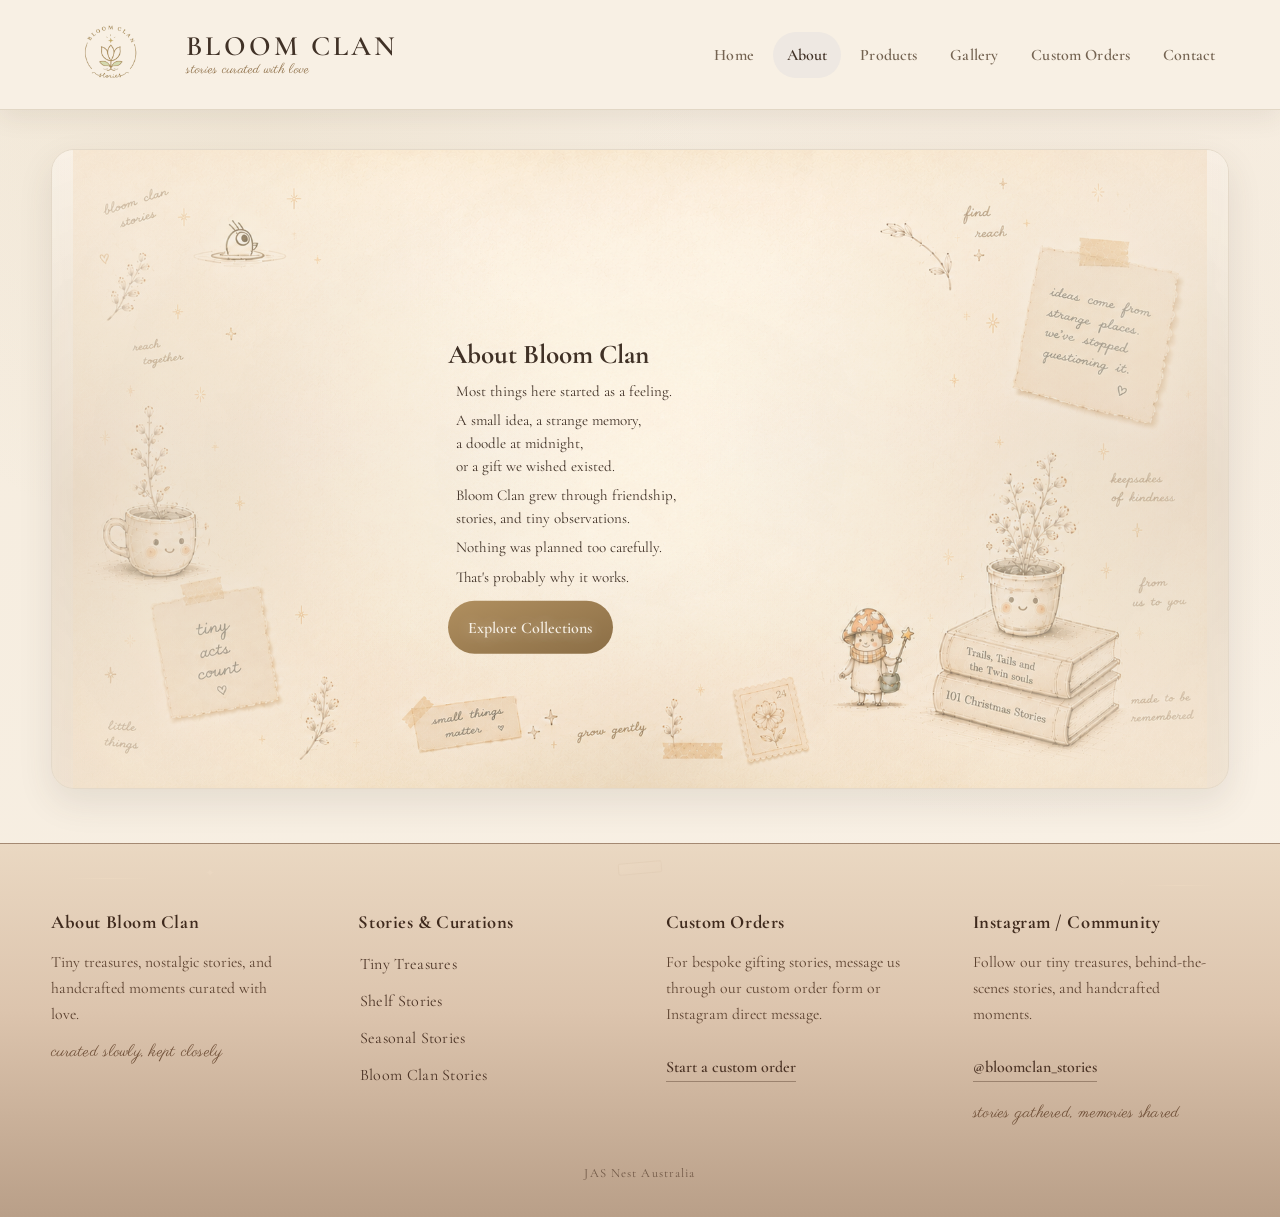
==== commit 4dcfc736: "Fix about page ambient animation" ====
--- a/about.html
+++ b/about.html
@@ -20,16 +20,6 @@
         </div>
         <div class="about-action" id="aboutCta"></div>
       </div>
-      <div class="about-micro-accents" aria-hidden="true">
-        <span class="about-twinkle about-twinkle--one"></span>
-        <span class="about-twinkle about-twinkle--two"></span>
-        <span class="about-twinkle about-twinkle--three"></span>
-        <span class="about-twinkle about-twinkle--four"></span>
-        <span class="about-twinkle about-twinkle--five"></span>
-        <span class="about-twinkle about-twinkle--six"></span>
-        <span class="about-note-sway"></span>
-        <span class="about-mushroom-blink"></span>
-      </div>
     </section>
   </main>
   <script src="components.js"></script>
--- a/styles.css
+++ b/styles.css
@@ -529,87 +529,15 @@
     radial-gradient(ellipse at 88% 17%, rgba(158, 132, 101, 0.07), transparent 68%);
   opacity: 0.11;
 }
-/* About page micro-animations: intentionally quiet, decorative, and isolated. */
-.page-about .about-micro-accents {
-  position: absolute;
-  inset: 0;
-  z-index: 0;
-  pointer-events: none;
-}
-.page-about .about-twinkle,
-.page-about .about-note-sway,
-.page-about .about-mushroom-blink {
-  position: absolute;
-  display: block;
-  pointer-events: none;
-}
-.page-about .about-twinkle {
-  width: 8px;
-  height: 8px;
-  color: rgba(96, 66, 38, 0.58);
-  opacity: 0.18;
-  transform: translateZ(0);
-  animation: about-soft-twinkle 10.5s ease-in-out infinite;
+/* About page ambient animations: the paper breathes while content stays still. */
+.page-about .about-editorial--full::before {
+  animation: about-paper-breathe 16s ease-in-out infinite alternate;
+  will-change: transform;
+}
+.page-about .about-editorial--full::after {
+  animation: about-light-shimmer 12s ease-in-out infinite alternate;
   will-change: opacity;
 }
-.page-about .about-twinkle::before,
-.page-about .about-twinkle::after {
-  content: "";
-  position: absolute;
-  inset: 50% auto auto 50%;
-  width: 100%;
-  height: 1.25px;
-  border-radius: 999px;
-  background: currentColor;
-  box-shadow: 0 0 6px rgba(177, 132, 74, 0.12);
-  transform: translate(-50%, -50%);
-}
-.page-about .about-twinkle::after { transform: translate(-50%, -50%) rotate(90deg); }
-.page-about .about-twinkle--one { left: 12%; top: 22%; width: 9px; height: 9px; animation-duration: 11s; animation-delay: -2.6s; }
-.page-about .about-twinkle--two { right: 12%; top: 24%; width: 7px; height: 7px; animation-duration: 12.5s; animation-delay: -7.5s; }
-.page-about .about-twinkle--three { right: 9%; bottom: 23%; width: 8px; height: 8px; animation-duration: 10.5s; animation-delay: -4.1s; }
-.page-about .about-twinkle--four { left: 10%; bottom: 29%; width: 7px; height: 7px; animation-duration: 13s; animation-delay: -9.2s; }
-.page-about .about-twinkle--five { left: 27%; top: 10%; width: 8px; height: 8px; animation-duration: 11.8s; animation-delay: -5.4s; }
-.page-about .about-twinkle--six { right: 27%; bottom: 12%; width: 9px; height: 9px; animation-duration: 12.8s; animation-delay: -1.8s; }
-.page-about .about-note-sway {
-  right: clamp(6.5rem, 13.3vw, 12.2rem);
-  top: clamp(2.2rem, 7vw, 4.75rem);
-  width: clamp(62px, 8.6vw, 104px);
-  aspect-ratio: 1.12;
-  border-radius: 4px;
-  background: linear-gradient(145deg, rgba(251, 241, 222, 0.34), rgba(231, 210, 180, 0.23));
-  border: 1px solid rgba(128, 91, 56, 0.16);
-  box-shadow:
-    0 7px 18px rgba(102, 71, 43, 0.08),
-    inset 0 0 0 1px rgba(255, 248, 236, 0.2);
-  opacity: 0.38;
-  transform-origin: 48% 8%;
-  animation: about-note-settle 18s ease-in-out infinite;
-  will-change: transform;
-}
-.page-about .about-mushroom-blink {
-  left: clamp(6.75rem, 14.4vw, 13.35rem);
-  bottom: clamp(3rem, 8.3vw, 5.85rem);
-  width: clamp(20px, 2.65vw, 32px);
-  height: clamp(8px, 1vw, 12px);
-  opacity: 0;
-  transform: translateZ(0);
-  animation: about-mushroom-blink 12s linear infinite;
-  will-change: opacity;
-}
-.page-about .about-mushroom-blink::before,
-.page-about .about-mushroom-blink::after {
-  content: "";
-  position: absolute;
-  top: 50%;
-  width: clamp(5px, 0.62vw, 7px);
-  height: 1.5px;
-  border-radius: 999px;
-  background: rgba(43, 34, 27, 0.74);
-  transform: translateY(-50%) rotate(-3deg);
-}
-.page-about .about-mushroom-blink::before { left: 21%; }
-.page-about .about-mushroom-blink::after { right: 21%; transform: translateY(-50%) rotate(3deg); }
 .page-about .about-action .cta-btn {
   transition: transform 220ms ease, box-shadow 220ms ease, background-color 220ms ease, color 220ms ease;
 }
@@ -619,29 +547,22 @@
   box-shadow: 0 10px 24px rgba(154, 111, 68, 0.24);
   filter: none;
 }
-@keyframes about-soft-twinkle {
-  0%, 34%, 100% { opacity: 0.18; }
-  48% { opacity: 0.48; }
-  62% { opacity: 0.24; }
-}
-@keyframes about-note-settle {
-  0%, 100% { transform: rotate(-0.48deg); }
-  50% { transform: rotate(0.58deg); }
-}
-@keyframes about-mushroom-blink {
-  0%, 91.5%, 93.6%, 100% { opacity: 0; }
-  92.2%, 93.4% { opacity: 0.74; }
+@keyframes about-paper-breathe {
+  from { transform: translateY(-2px); }
+  to { transform: translateY(3px); }
+}
+@keyframes about-light-shimmer {
+  from { opacity: 0.08; }
+  to { opacity: 0.16; }
 }
 
 @media (prefers-reduced-motion: reduce) {
-  .page-about .about-twinkle,
-  .page-about .about-note-sway,
-  .page-about .about-mushroom-blink {
+  .page-about .about-editorial--full::before,
+  .page-about .about-editorial--full::after {
     animation: none;
-  }
-  .page-about .about-twinkle { opacity: 0.18; }
-  .page-about .about-note-sway { transform: none; }
-  .page-about .about-mushroom-blink { opacity: 0; }
+    will-change: auto;
+  }
+  .page-about .about-editorial--full::before { transform: none; }
   .page-about .about-action .cta-btn { transition: none; }
   .page-about .about-action .cta-btn:hover,
   .page-about .about-action .cta-btn:focus-visible {
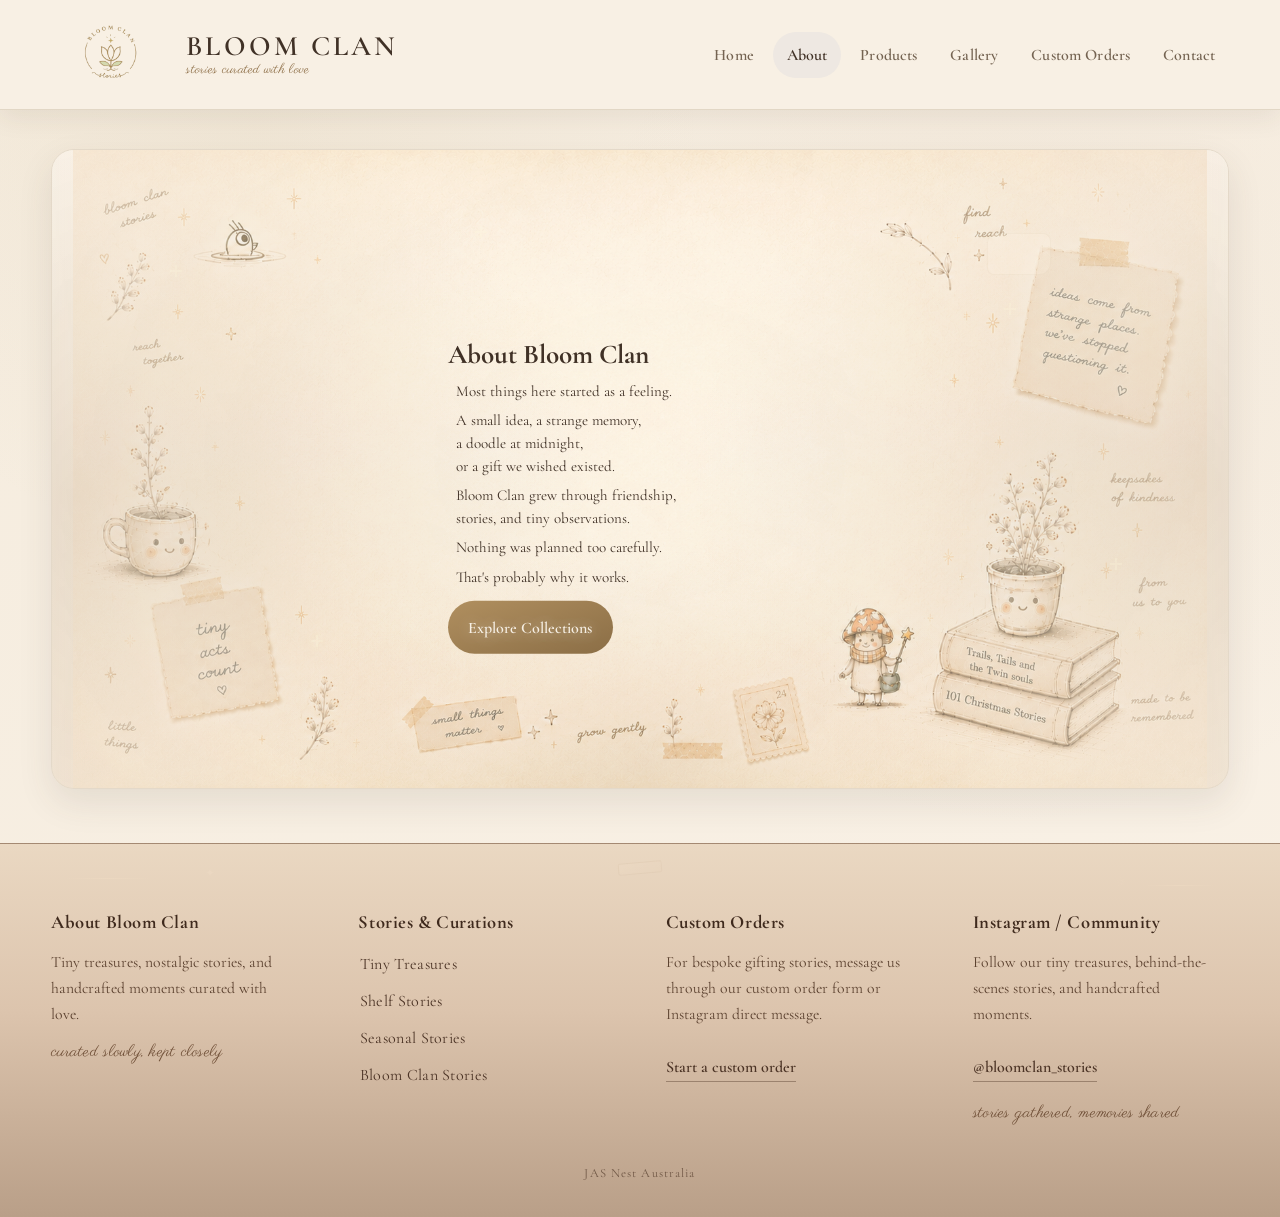
==== commit 26e3fe14: "Restore about page ambient animations" ====
--- a/about.html
+++ b/about.html
@@ -20,6 +20,16 @@
         </div>
         <div class="about-action" id="aboutCta"></div>
       </div>
+      <div class="about-micro-accents" aria-hidden="true">
+        <span class="about-twinkle about-twinkle--1"></span>
+        <span class="about-twinkle about-twinkle--2"></span>
+        <span class="about-twinkle about-twinkle--3"></span>
+        <span class="about-twinkle about-twinkle--4"></span>
+        <span class="about-twinkle about-twinkle--5"></span>
+        <span class="about-twinkle about-twinkle--6"></span>
+        <span class="about-note-sway"></span>
+        <span class="about-mushroom-blink"></span>
+      </div>
     </section>
   </main>
   <script src="components.js"></script>
--- a/styles.css
+++ b/styles.css
@@ -484,7 +484,7 @@
 }
 .page-about .about-reading-panel {
   position: relative;
-  z-index: 1;
+  z-index: 3;
   width: min(100%, 66ch);
   margin: clamp(0.25rem, 0.5vw, 0.7rem) auto 0;
   padding: clamp(1.25rem, 2vw, 1.9rem) clamp(1.25rem, 2.5vw, 2.2rem) clamp(1.35rem, 2.2vw, 2rem);
@@ -529,7 +529,7 @@
     radial-gradient(ellipse at 88% 17%, rgba(158, 132, 101, 0.07), transparent 68%);
   opacity: 0.11;
 }
-/* About page ambient animations: the paper breathes while content stays still. */
+/* About page ambient animations: the artwork breathes while content stays still. */
 .page-about .about-editorial--full::before {
   animation: about-paper-breathe 16s ease-in-out infinite alternate;
   will-change: transform;
@@ -537,6 +537,55 @@
 .page-about .about-editorial--full::after {
   animation: about-light-shimmer 12s ease-in-out infinite alternate;
   will-change: opacity;
+}
+.page-about .about-micro-accents {
+  position: absolute;
+  inset: 0;
+  z-index: 2;
+  pointer-events: none;
+}
+.page-about .about-micro-accents span {
+  position: absolute;
+  display: block;
+}
+.page-about .about-twinkle {
+  width: 12px;
+  height: 12px;
+  opacity: 0.25;
+  background:
+    linear-gradient(90deg, transparent 44%, rgba(255, 248, 220, 0.92) 44% 56%, transparent 56%),
+    linear-gradient(0deg, transparent 44%, rgba(255, 248, 220, 0.92) 44% 56%, transparent 56%);
+  filter: drop-shadow(0 0 5px rgba(255, 239, 176, 0.45));
+  animation: about-twinkle-pulse 4.8s ease-in-out infinite alternate;
+}
+.page-about .about-twinkle--1 { left: 10%; top: 18%; animation-delay: -0.4s; }
+.page-about .about-twinkle--2 { left: 22%; top: 76%; animation-delay: -1.3s; }
+.page-about .about-twinkle--3 { left: 36%; top: 12%; animation-delay: -2.1s; }
+.page-about .about-twinkle--4 { right: 32%; top: 82%; animation-delay: -0.9s; }
+.page-about .about-twinkle--5 { right: 18%; top: 24%; animation-delay: -1.8s; }
+.page-about .about-twinkle--6 { right: 9%; top: 64%; animation-delay: -2.7s; }
+.page-about .about-note-sway {
+  right: 15%;
+  top: 13%;
+  width: 64px;
+  height: 42px;
+  border-radius: 10px 8px 12px 7px;
+  background: rgba(255, 248, 230, 0.45);
+  box-shadow: inset 0 0 0 1px rgba(142, 105, 71, 0.11);
+  transform-origin: 48% 10%;
+  opacity: 0.45;
+  animation: about-note-sway 6s ease-in-out infinite alternate;
+}
+.page-about .about-mushroom-blink {
+  right: 21%;
+  bottom: 22%;
+  width: 26px;
+  height: 8px;
+  opacity: 0;
+  background:
+    radial-gradient(ellipse at 28% 50%, rgba(45, 34, 26, 0.9) 0 2px, transparent 2.4px),
+    radial-gradient(ellipse at 72% 50%, rgba(45, 34, 26, 0.9) 0 2px, transparent 2.4px);
+  animation: about-mushroom-blink 8s ease-in-out infinite;
 }
 .page-about .about-action .cta-btn {
   transition: transform 220ms ease, box-shadow 220ms ease, background-color 220ms ease, color 220ms ease;
@@ -548,8 +597,20 @@
   filter: none;
 }
 @keyframes about-paper-breathe {
-  from { transform: translateY(-2px); }
-  to { transform: translateY(3px); }
+  from { transform: translateY(-6px); }
+  to { transform: translateY(6px); }
+}
+@keyframes about-twinkle-pulse {
+  from { opacity: 0.25; transform: scale(0.82) rotate(0deg); }
+  to { opacity: 0.75; transform: scale(1.08) rotate(8deg); }
+}
+@keyframes about-note-sway {
+  from { transform: rotate(-1deg); }
+  to { transform: rotate(1deg); }
+}
+@keyframes about-mushroom-blink {
+  0%, 45%, 52%, 100% { opacity: 0; }
+  48%, 50% { opacity: 0.85; }
 }
 @keyframes about-light-shimmer {
   from { opacity: 0.08; }
@@ -558,11 +619,14 @@
 
 @media (prefers-reduced-motion: reduce) {
   .page-about .about-editorial--full::before,
-  .page-about .about-editorial--full::after {
+  .page-about .about-editorial--full::after,
+  .page-about .about-micro-accents span {
     animation: none;
     will-change: auto;
   }
   .page-about .about-editorial--full::before { transform: none; }
+  .page-about .about-twinkle { opacity: 0.25; }
+  .page-about .about-mushroom-blink { opacity: 0; }
   .page-about .about-action .cta-btn { transition: none; }
   .page-about .about-action .cta-btn:hover,
   .page-about .about-action .cta-btn:focus-visible {
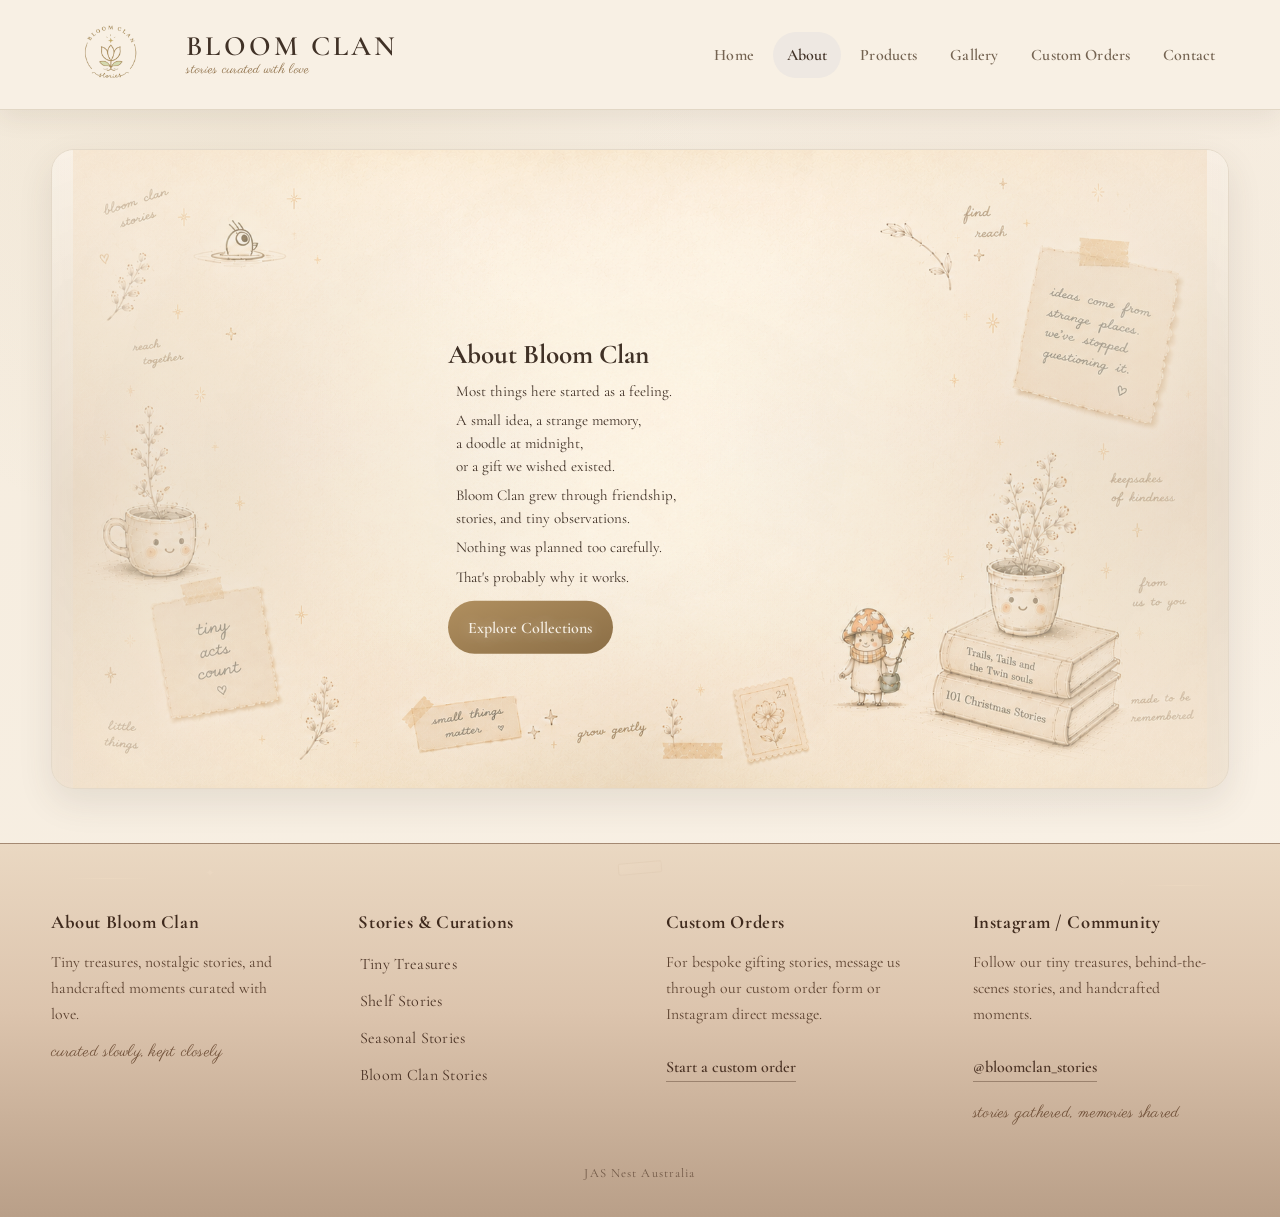
==== commit 60cba4cb: "Finalize about page animation" ====
--- a/about.html
+++ b/about.html
@@ -20,16 +20,6 @@
         </div>
         <div class="about-action" id="aboutCta"></div>
       </div>
-      <div class="about-micro-accents" aria-hidden="true">
-        <span class="about-twinkle about-twinkle--1"></span>
-        <span class="about-twinkle about-twinkle--2"></span>
-        <span class="about-twinkle about-twinkle--3"></span>
-        <span class="about-twinkle about-twinkle--4"></span>
-        <span class="about-twinkle about-twinkle--5"></span>
-        <span class="about-twinkle about-twinkle--6"></span>
-        <span class="about-note-sway"></span>
-        <span class="about-mushroom-blink"></span>
-      </div>
     </section>
   </main>
   <script src="components.js"></script>
--- a/styles.css
+++ b/styles.css
@@ -531,61 +531,12 @@
 }
 /* About page ambient animations: the artwork breathes while content stays still. */
 .page-about .about-editorial--full::before {
-  animation: about-paper-breathe 16s ease-in-out infinite alternate;
+  animation: about-paper-breathe 18s ease-in-out infinite alternate;
   will-change: transform;
 }
 .page-about .about-editorial--full::after {
   animation: about-light-shimmer 12s ease-in-out infinite alternate;
   will-change: opacity;
-}
-.page-about .about-micro-accents {
-  position: absolute;
-  inset: 0;
-  z-index: 2;
-  pointer-events: none;
-}
-.page-about .about-micro-accents span {
-  position: absolute;
-  display: block;
-}
-.page-about .about-twinkle {
-  width: 12px;
-  height: 12px;
-  opacity: 0.25;
-  background:
-    linear-gradient(90deg, transparent 44%, rgba(255, 248, 220, 0.92) 44% 56%, transparent 56%),
-    linear-gradient(0deg, transparent 44%, rgba(255, 248, 220, 0.92) 44% 56%, transparent 56%);
-  filter: drop-shadow(0 0 5px rgba(255, 239, 176, 0.45));
-  animation: about-twinkle-pulse 4.8s ease-in-out infinite alternate;
-}
-.page-about .about-twinkle--1 { left: 10%; top: 18%; animation-delay: -0.4s; }
-.page-about .about-twinkle--2 { left: 22%; top: 76%; animation-delay: -1.3s; }
-.page-about .about-twinkle--3 { left: 36%; top: 12%; animation-delay: -2.1s; }
-.page-about .about-twinkle--4 { right: 32%; top: 82%; animation-delay: -0.9s; }
-.page-about .about-twinkle--5 { right: 18%; top: 24%; animation-delay: -1.8s; }
-.page-about .about-twinkle--6 { right: 9%; top: 64%; animation-delay: -2.7s; }
-.page-about .about-note-sway {
-  right: 15%;
-  top: 13%;
-  width: 64px;
-  height: 42px;
-  border-radius: 10px 8px 12px 7px;
-  background: rgba(255, 248, 230, 0.45);
-  box-shadow: inset 0 0 0 1px rgba(142, 105, 71, 0.11);
-  transform-origin: 48% 10%;
-  opacity: 0.45;
-  animation: about-note-sway 6s ease-in-out infinite alternate;
-}
-.page-about .about-mushroom-blink {
-  right: 21%;
-  bottom: 22%;
-  width: 26px;
-  height: 8px;
-  opacity: 0;
-  background:
-    radial-gradient(ellipse at 28% 50%, rgba(45, 34, 26, 0.9) 0 2px, transparent 2.4px),
-    radial-gradient(ellipse at 72% 50%, rgba(45, 34, 26, 0.9) 0 2px, transparent 2.4px);
-  animation: about-mushroom-blink 8s ease-in-out infinite;
 }
 .page-about .about-action .cta-btn {
   transition: transform 220ms ease, box-shadow 220ms ease, background-color 220ms ease, color 220ms ease;
@@ -597,20 +548,8 @@
   filter: none;
 }
 @keyframes about-paper-breathe {
-  from { transform: translateY(-6px); }
-  to { transform: translateY(6px); }
-}
-@keyframes about-twinkle-pulse {
-  from { opacity: 0.25; transform: scale(0.82) rotate(0deg); }
-  to { opacity: 0.75; transform: scale(1.08) rotate(8deg); }
-}
-@keyframes about-note-sway {
-  from { transform: rotate(-1deg); }
-  to { transform: rotate(1deg); }
-}
-@keyframes about-mushroom-blink {
-  0%, 45%, 52%, 100% { opacity: 0; }
-  48%, 50% { opacity: 0.85; }
+  from { transform: translateY(-4px); }
+  to { transform: translateY(4px); }
 }
 @keyframes about-light-shimmer {
   from { opacity: 0.08; }
@@ -619,14 +558,11 @@
 
 @media (prefers-reduced-motion: reduce) {
   .page-about .about-editorial--full::before,
-  .page-about .about-editorial--full::after,
-  .page-about .about-micro-accents span {
+  .page-about .about-editorial--full::after {
     animation: none;
     will-change: auto;
   }
   .page-about .about-editorial--full::before { transform: none; }
-  .page-about .about-twinkle { opacity: 0.25; }
-  .page-about .about-mushroom-blink { opacity: 0; }
   .page-about .about-action .cta-btn { transition: none; }
   .page-about .about-action .cta-btn:hover,
   .page-about .about-action .cta-btn:focus-visible {
